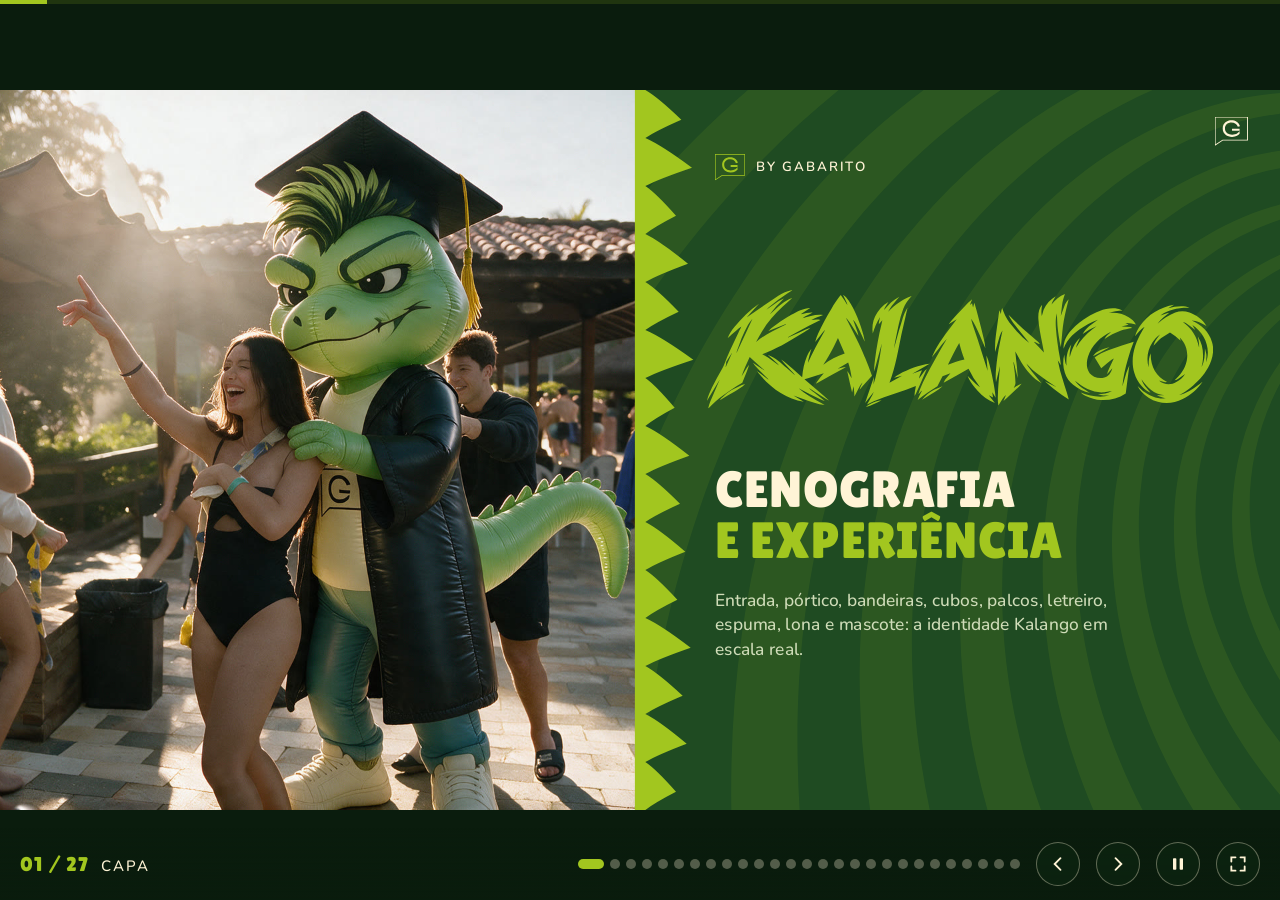
==== cenografia-kalango/index.html @ 305d6d4d "Adiciona a apresentação de cenografia do Kalango em /cenografia-kalango Co-Authored-By: Claude Opus " ====
<!doctype html>
<html lang="pt-BR">
<head>
<meta charset="utf-8">
<meta name="viewport" content="width=device-width, initial-scale=1, viewport-fit=cover">
<meta name="description" content="Cenografia, identidade e experiência do evento Kalango: entrada, pórtico inflável, bandeiras, palcos, letreiro, banho de espuma, lona e mascote. Por Gabarito.">
<meta property="og:type" content="website">
<meta property="og:site_name" content="Matheus Ribeiro · Portfólio">
<meta property="og:title" content="Kalango · Cenografia e experiência">
<meta property="og:description" content="Entrada, pórtico inflável, bandeiras, palcos, letreiro, banho de espuma, lona e mascote: a identidade Kalango em escala real.">
<meta property="og:url" content="https://matheusribeirodesigner.github.io/cenografia-kalango/">
<meta property="og:image" content="https://matheusribeirodesigner.github.io/cenografia-kalango/og.jpg">
<meta property="og:image:width" content="1200">
<meta property="og:image:height" content="630">
<meta property="og:locale" content="pt_BR">
<meta name="twitter:card" content="summary_large_image">
<meta name="twitter:image" content="https://matheusribeirodesigner.github.io/cenografia-kalango/og.jpg">
<link rel="icon" href="assets/svg/gabarito-selo.svg" type="image/svg+xml">
<style>*,*::before,*::after{box-sizing:border-box}img{max-width:100%}[hidden]{display:none!important}</style>
<title>Kalango Cenografia</title>

<link rel="preconnect" href="https://fonts.googleapis.com">
<link rel="stylesheet" href="https://fonts.googleapis.com/css2?family=Lilita+One&family=Nunito:wght@400;500;600;700;800&display=swap">
<style>
/* Layout: palco fixo 1920×1080 escalado para a tela; cada cena é uma composição editorial própria sobre verde-mata ou creme */
:root {
  --mata: #1F4B22; --mata-esc: #0E2612; --mata-fundo: #0A1C0D; --lima: #A2C61F; --creme: #FFF4D6;
  --mag: #E83B87; --indigo: #564495; --tinta: #14321A; --texto-esc: #3E5A40; --texto-claro: #CFDCB8;
  --display: 'Lilita One', 'Trebuchet MS', sans-serif;
  --corpo: 'Nunito', 'Trebuchet MS', Arial, sans-serif;
  color-scheme: dark;
}
html, body { height: 100%; }
body { margin: 0; background: var(--mata-fundo); color: var(--creme); font-family: var(--corpo); overflow: hidden;
  padding-left: max(0px, env(safe-area-inset-left, 0px)); padding-right: max(0px, env(safe-area-inset-right, 0px)); }
.palco { position: fixed; inset: 0; display: grid; place-items: center; overflow: hidden; }
.deck { position: absolute; left: 50%; top: 50%; width: 1920px; height: 1080px; transform-origin: 0 0; overflow: hidden; background: var(--mata-esc); }
.slide { position: absolute; inset: 0; opacity: 0; visibility: hidden; transition: opacity .55s ease, visibility 0s linear .55s; overflow: hidden; }
.slide.on { opacity: 1; visibility: visible; transition: opacity .55s ease; z-index: 2; }
.slide img, .slide video { display: block; max-width: none; }
.claro { background: var(--creme); color: var(--tinta); }
.escuro { background: var(--mata-esc); color: var(--creme); }
.mata { background: var(--mata); color: var(--creme); }
.abs { position: absolute; }

/* tipografia */
.olho { font: 700 24px/1 var(--corpo); letter-spacing: .16em; text-transform: uppercase; margin: 0; }
.tit { font-family: var(--display); font-weight: 400; text-transform: uppercase; line-height: 1; letter-spacing: .005em; margin: 0; text-wrap: balance; }
.t1 { font-size: 124px; } .t2 { font-size: 88px; } .t3 { font-size: 66px; } .t4 { font-size: 44px; }
.txt { font-size: 28px; line-height: 1.42; margin: 0; max-width: 640px; }
.leg { font: 500 22px/1.35 var(--corpo); margin: 0; letter-spacing: .01em; }
.lima-t { color: var(--lima); } .mag-t { color: var(--mag); } .creme-t { color: var(--creme); }
.pill { display: inline-block; font: 700 20px/1 var(--corpo); letter-spacing: .14em; text-transform: uppercase; padding: 12px 18px; border-radius: 99px; }

/* materialidade */
.mat { display: grid; gap: 0; }
.mat h4 { font: 700 22px/1 var(--corpo); letter-spacing: .16em; text-transform: uppercase; margin: 0 0 18px; }
.mat ul { list-style: none; margin: 0; padding: 0; display: grid; gap: 12px; }
.mat li { font-size: 24px; line-height: 1.35; padding-left: 26px; position: relative; }
.mat li.sem::before { display: none; }
.mat li::before { content: ""; position: absolute; left: 0; top: 11px; width: 12px; height: 12px; background: currentColor; clip-path: polygon(50% 0, 100% 100%, 0 100%); opacity: .8; }
.nota { font: 500 21px/1.4 var(--corpo); margin: 18px 0 0; opacity: .78; max-width: 640px; }

/* sistema de motion: só anima na cena ativa */
[data-a] { opacity: 0; }
.slide.on [data-a] { animation: .95s cubic-bezier(.2,.75,.15,1) var(--d, 0s) both; }
.slide.on [data-a="up"] { animation-name: a-up; }
.slide.on [data-a="fade"] { animation-name: a-fade; }
.slide.on [data-a="clip"] { animation-name: a-clip; animation-duration: 1.1s; }
.slide.on [data-a="clipup"] { animation-name: a-clipup; animation-duration: 1.2s; }
.slide.on [data-a="zoom"] { animation-name: a-zoom; animation-duration: 1.4s; }
.slide.on [data-a="espinho"] { animation-name: a-espinho; animation-duration: 1.3s; }
.slide.on [data-a="plano"] { animation-name: a-plano; animation-duration: .8s; }
@keyframes a-up { from { opacity: 0; transform: translateY(46px); } to { opacity: 1; transform: none; } }
@keyframes a-fade { from { opacity: 0; } to { opacity: 1; } }
@keyframes a-clip { from { opacity: 1; clip-path: inset(0 100% 0 0); } to { opacity: 1; clip-path: inset(0 0 0 0); } }
@keyframes a-clipup { from { opacity: 1; clip-path: inset(100% 0 0 0); } to { opacity: 1; clip-path: inset(0 0 0 0); } }
@keyframes a-zoom { from { opacity: 0; transform: scale(.94) translateY(24px); } to { opacity: 1; transform: none; } }
@keyframes a-espinho {
  from { opacity: 1; clip-path: polygon(0 100%, 10% 100%, 20% 100%, 30% 100%, 40% 100%, 50% 100%, 60% 100%, 70% 100%, 80% 100%, 90% 100%, 100% 100%, 100% 100%, 0 100%); }
  55% { opacity: 1; clip-path: polygon(0 40%, 10% 25%, 20% 42%, 30% 22%, 40% 40%, 50% 18%, 60% 40%, 70% 22%, 80% 42%, 90% 25%, 100% 40%, 100% 100%, 0 100%); }
  to { opacity: 1; clip-path: polygon(0 0, 10% -8%, 20% 0, 30% -8%, 40% 0, 50% -8%, 60% 0, 70% -8%, 80% 0, 90% -8%, 100% 0, 100% 100%, 0 100%); }
}
@keyframes a-plano { from { opacity: 0; transform: translateY(-40px); filter: drop-shadow(0 0 0 rgba(0,0,0,0)); } to { opacity: 1; transform: none; filter: drop-shadow(0 22px 26px rgba(0,0,0,.45)); } }
.slide.on .kb { animation: kb 18s ease-in-out infinite alternate; }
@keyframes kb { from { transform: scale(1.08) translateX(2%); } to { transform: scale(1.08) translateX(-2%); } }
body.pausado .slide *, body.pausado .slide *::before { animation-play-state: paused !important; }
body.reduz .slide.on [data-a] { animation-duration: .01s !important; animation-delay: 0s !important; }
body.reduz .slide.on .kb { animation: none; transform: scale(1.04); }

/* controles */
.ctrl { position: fixed; z-index: 20; left: 0; right: 0; bottom: 0; display: flex; align-items: center; gap: 16px;
  padding: 14px max(20px, env(safe-area-inset-right, 0px)) calc(14px + env(safe-area-inset-bottom, 0px)) max(20px, env(safe-area-inset-left, 0px));
  background: linear-gradient(to top, rgba(10,28,13,.82), rgba(10,28,13,0)); transition: opacity .4s; }
.ctrl.quieto { opacity: 0; } .ctrl:hover, .ctrl:focus-within { opacity: 1; }
.cap { display: flex; align-items: baseline; gap: 12px; min-width: 0; flex: 1; color: var(--creme); }
.cap b { font: 400 20px/1 var(--display); letter-spacing: .06em; color: var(--lima); font-variant-numeric: tabular-nums; }
.cap span { font: 500 15px/1.2 var(--corpo); letter-spacing: .12em; text-transform: uppercase; white-space: nowrap; overflow: hidden; text-overflow: ellipsis; }
.btn { appearance: none; border: 1px solid rgba(255,244,214,.35); background: rgba(14,38,18,.7); color: var(--creme); width: 44px; height: 44px; border-radius: 50%;
  display: grid; place-items: center; cursor: pointer; padding: 0; transition: background .2s, border-color .2s; }
.btn:hover { background: var(--mata); border-color: var(--lima); }
.btn:focus-visible, .deck button:focus-visible { outline: 3px solid var(--lima); outline-offset: 3px; }
.btn svg { width: 20px; height: 20px; }
.prog { position: fixed; z-index: 21; top: env(safe-area-inset-top, 0px); left: 0; right: 0; height: 4px; background: rgba(162,198,31,.15); }
.prog i { display: block; height: 100%; width: 0; background: var(--lima); transition: width .5s cubic-bezier(.2,.75,.15,1); }
.dots { display: flex; gap: 6px; }
.dots button { width: 10px; height: 10px; border-radius: 50%; border: 0; padding: 0; background: rgba(255,244,214,.3); cursor: pointer; }
.dots button.on { background: var(--lima); width: 26px; border-radius: 6px; }
@media (max-width: 720px) { .dots { display: none; } .cap span { display: none; } }

/* formas oficiais (SVG do Illustrator) recoloridas por máscara */
.forma { position: absolute; background: var(--c, var(--lima)); -webkit-mask: var(--m) center / contain no-repeat; mask: var(--m) center / contain no-repeat; }
.forma.trama { -webkit-mask-size: var(--ms, 260px); mask-size: var(--ms, 260px); -webkit-mask-repeat: repeat; mask-repeat: repeat; -webkit-mask-position: 0 0; mask-position: 0 0; }
.slide.on .lento { animation: girolento 90s linear infinite; }
@keyframes girolento { to { transform: rotate(360deg); } }
.slide.on { animation: entra .75s cubic-bezier(.2,.75,.15,1) both; }
@keyframes entra { from { transform: translateX(var(--de, 0px)); } to { transform: none; } }
body.reduz .slide.on { animation: none; }
.assina { position: absolute; display: flex; align-items: center; gap: 16px; font: 600 20px/1 var(--corpo); letter-spacing: .14em; text-transform: uppercase; }
#carrega { position: fixed; inset: 0; z-index: 40; display: grid; place-items: center; background: var(--mata-fundo); transition: opacity .6s ease, visibility 0s linear .6s; }
#carrega.ok { opacity: 0; visibility: hidden; }
#carrega div { display: grid; gap: 18px; justify-items: center; }
#carrega img { width: min(320px, 60vw); }
#carrega i { display: block; width: min(220px, 40vw); height: 3px; background: rgba(162,198,31,.2); overflow: hidden; border-radius: 2px; }
#carrega i::after { content: ""; display: block; height: 100%; width: 40%; background: var(--lima); animation: barra 1.1s ease-in-out infinite; }
@keyframes barra { from { transform: translateX(-100%); } to { transform: translateX(260%); } }
body.semcursor, body.semcursor * { cursor: none !important; }
.girar { display: none; position: fixed; z-index: 15; left: 0; right: 0; top: calc(18px + env(safe-area-inset-top, 0px)); text-align: center; font: 600 15px/1.3 var(--corpo); letter-spacing: .12em; text-transform: uppercase; color: var(--lima); padding: 0 24px; }
@media (orientation: portrait) and (max-width: 820px) { .girar { display: block; } }

/* marca d'água Gabarito */
.marca-g { position: absolute; z-index: 6; right: 48px; top: 40px; width: 50px; height: 44px; background: var(--creme); pointer-events: none;
  -webkit-mask: url(assets/svg/gabarito-selo.svg) center / contain no-repeat; mask: url(assets/svg/gabarito-selo.svg) center / contain no-repeat; transition: background .4s; }
.deck[data-tom="claro"] .marca-g { background: var(--mata); }

/* foto inteira com fundo ampliado da própria foto */
.foto-ampla-x { position: absolute; overflow: hidden; background: var(--mata-esc); }
.foto-ampla .fundo { position: absolute; inset: -60px; width: calc(100% + 120px); height: calc(100% + 120px); object-fit: cover; filter: blur(30px) brightness(.62) saturate(1.1); }
.foto-ampla .inteira { position: absolute; left: 0; top: 50%; width: 100%; height: auto; transform: translateY(-50%); box-shadow: 0 30px 60px rgba(6,20,8,.45); }

/* capa */
.faixa { position: absolute; bottom: 0; width: 214px; overflow: hidden; }
.faixa img { width: 100%; height: 100%; object-fit: cover; }
.sombra-chao { position: absolute; border-radius: 50%; background: radial-gradient(closest-side, rgba(0,0,0,.55), rgba(0,0,0,0)); }

/* percurso */
.ponto { position: absolute; display: grid; gap: 14px; }
.ponto .f { overflow: hidden; }
.ponto img { width: 100%; height: 100%; object-fit: cover; }
.ponto .leg b { display: block; font: 400 28px/1 var(--display); letter-spacing: .04em; text-transform: uppercase; color: var(--creme); margin-bottom: 4px; }

/* piscina */
.dn { position: absolute; inset: 0; }
.dn img { position: absolute; inset: 0; width: 100%; height: 100%; object-fit: cover; transition: opacity 1.6s ease; }
.dn .noite { opacity: 0; }
.dn.noite-on .noite { opacity: 1; }
.seletor { display: inline-flex; background: rgba(10,28,13,.72); border: 1px solid rgba(255,244,214,.3); border-radius: 99px; padding: 6px; gap: 4px; }
.seletor button { appearance: none; border: 0; background: transparent; color: var(--creme); font: 700 20px/1 var(--corpo); letter-spacing: .14em; text-transform: uppercase; padding: 14px 24px; border-radius: 99px; cursor: pointer; transition: background .3s, color .3s; }
.seletor button.on { background: var(--lima); color: var(--tinta); }

/* mascote 3D */
.vit { position: absolute; }
.vit video { position: absolute; inset: 0; width: 100%; height: 100%; object-fit: contain; transition: opacity .6s ease; }
.vit video.fora { opacity: 0; }
.vit .falha { position: absolute; inset: 0; display: none; place-items: center; }
.vit.erro .falha { display: grid; } .vit.erro video { display: none; }
.anel { position: absolute; border-radius: 50%; border: 2px solid rgba(162,198,31,.5); }
.slide.on .giro { animation: giro 4s linear infinite; }
@keyframes giro { to { transform: rotate(360deg); } }
.slide.on .orbita { animation: orbita 4s linear infinite; }
@keyframes orbita { from { stroke-dashoffset: 0; } to { stroke-dashoffset: -1000; } }
.skin { appearance: none; display: flex; align-items: center; gap: 18px; width: 100%; text-align: left; padding: 18px 22px; border-radius: 14px; cursor: pointer;
  border: 2px solid rgba(255,244,214,.18); background: rgba(255,244,214,.04); color: var(--creme); font: 600 26px/1.1 var(--corpo); transition: border-color .3s, background .3s; }
.skin i { width: 44px; height: 44px; border-radius: 10px; flex: none; }
.skin small { display: block; font: 500 19px/1.3 var(--corpo); opacity: .7; margin-top: 4px; letter-spacing: .02em; }
.skin.on { border-color: var(--lima); background: rgba(162,198,31,.12); }

/* camisetas */
.troca { position: absolute; overflow: hidden; }
.troca img { position: absolute; inset: 0; width: 100%; height: 100%; object-fit: cover; transition: opacity 1s ease, transform 1.1s cubic-bezier(.2,.75,.15,1); }
.troca .b { opacity: 0; transform: translateX(6%); }
.troca.recorte { overflow: visible; } .troca.recorte img { object-fit: contain; object-position: 50% 0; filter: drop-shadow(0 30px 40px rgba(6,20,8,.5)); }
.roxo-on .troca .a { opacity: 0; transform: translateX(-6%); }
.roxo-on .troca .b { opacity: 1; transform: none; }
.chip { appearance: none; border: 0; background: transparent; cursor: pointer; display: grid; gap: 10px; text-align: left; color: var(--creme); padding: 0; }
.chip span { font: 400 42px/1 var(--display); letter-spacing: .06em; text-transform: uppercase; opacity: .45; transition: opacity .4s; }
.chip em { display: block; width: 280px; height: 6px; background: rgba(255,244,214,.2); border-radius: 3px; overflow: hidden; }
.chip em b { display: block; height: 100%; width: 0; background: var(--lima); }
.chip.on span { opacity: 1; }
.chip.on em b { animation: carga 3s linear forwards; }
body.pausado .chip.on em b { animation-play-state: paused; }
@keyframes carga { to { width: 100%; } }

/* materialidade */
.tab { position: absolute; display: grid; grid-template-columns: 210px 300px 1fr 1fr 1fr 1fr; column-gap: 28px; }
.tab > div { padding: 14px 0; border-top: 2px solid rgba(20,50,26,.16); font-size: 22px; line-height: 1.38; }
.tab .h { font: 700 18px/1.2 var(--corpo); letter-spacing: .16em; text-transform: uppercase; color: var(--texto-esc); border-top: 0; padding-top: 0; }
.tab .fam { font: 400 26px/1.05 var(--display); text-transform: uppercase; letter-spacing: .02em; }
.tab .th { height: 78px; overflow: hidden; border-radius: 4px; }
.tab .th img { width: 100%; height: 100%; object-fit: cover; }

/* mosaico */
.mos { position: absolute; overflow: hidden; }
.mos img { width: 100%; height: 100%; object-fit: cover; }
.mos p { position: absolute; left: 20px; bottom: 16px; margin: 0; font: 700 20px/1 var(--corpo); letter-spacing: .14em; text-transform: uppercase; color: var(--creme); text-shadow: 0 2px 14px rgba(0,0,0,.6); }
</style>
</head>
<body>
<div id="carrega" role="status" aria-label="Carregando a apresentação"><div><span class="forma" role="img" aria-label="KALANGO" style="position:relative;display:block;width:300px;height:70px;--m:url(assets/svg/kalango-logotipo.svg);--c:var(--lima)"></span><i></i></div></div>
<div class="prog" aria-hidden="true"><i id="prog"></i></div>
<p class="girar">Gire o celular para ver em tela cheia · toque para avançar</p>
<main class="palco" id="palco">
<div class="deck" id="deck" role="region" aria-roledescription="apresentação" aria-label="Kalango — cenografia, identidade e experiência">

<!-- 01 CAPA -->
<section class="slide mata" data-cap="Capa" aria-label="Capa">
  <div class="abs" aria-hidden="true" style="left:960px;top:0;width:960px;height:1080px;overflow:hidden"><img class="lento" style="position:absolute;left:-500px;top:-1260px;width:3400px;height:3400px;max-width:none" src="assets/svg/espiral-capa.svg" alt=""></div>
  <div class="abs" data-a="clip" style="--d:.05s;left:0;top:0;width:960px;height:1080px;overflow:hidden"><img style="width:100%;height:100%;object-fit:cover;object-position:57% 40%" src="assets/foto-bege.jpg" alt="Fantasia do Kalango dançando com o público na área da piscina"></div>
  <svg class="abs" data-a="clipup" aria-hidden="true" style="--d:.35s;left:952px;top:0" width="100" height="1080" viewBox="0 0 100 1080"><path d="M0 0 H16 L16 0 Q 34.9 10.8 70 44.64 Q 32.2 61.2 16 72 L16 72 Q 40.5 82.8 86 116.64 Q 37 133.2 16 144 L16 144 Q 32.1 154.8 62 188.64 Q 29.8 205.2 16 216 L16 216 Q 38.4 226.8 80 260.64 Q 35.2 277.2 16 288 L16 288 Q 33.5 298.8 66 332.64 Q 31 349.2 16 360 L16 360 Q 41.2 370.8 88 404.64 Q 37.6 421.2 16 432 L16 432 Q 31.4 442.8 60 476.64 Q 29.2 493.2 16 504 L16 504 Q 39.1 514.8 82 548.64 Q 35.8 565.2 16 576 L16 576 Q 34.2 586.8 68 620.64 Q 31.6 637.2 16 648 L16 648 Q 37 658.8 76 692.64 Q 34 709.2 16 720 L16 720 Q 32.8 730.8 64 764.64 Q 30.4 781.2 16 792 L16 792 Q 39.8 802.8 84 836.64 Q 36.4 853.2 16 864 L16 864 Q 35.6 874.8 72 908.64 Q 32.8 925.2 16 936 L16 936 Q 37.7 946.8 78 980.64 Q 34.6 997.2 16 1008 L16 1008 Q 32.1 1018.8 62 1052.64 Q 29.8 1069.2 16 1080 L16 1080 H0 Z" fill="#A2C61F"/></svg>
  <div class="assina" data-a="fade" style="--d:.5s;left:1072px;top:96px;color:var(--creme)"><span class="forma" style="position:relative;display:block;width:46px;height:40px;--m:url(assets/svg/gabarito-selo.svg);--c:var(--lima)"></span>by Gabarito</div>
  <div class="forma" data-a="clip" role="img" aria-label="KALANGO" style="--d:.3s;left:1060px;top:300px;width:760px;height:178px;--m:url(assets/svg/kalango-logotipo.svg);--c:var(--lima)"></div>
  <h1 class="tit abs creme-t" data-a="up" style="--d:.5s;left:1072px;top:560px;width:760px;font-size:77px">Cenografia<br><span class="lima-t">e experiência</span></h1>
  <p class="abs" data-a="up" style="--d:.7s;left:1072px;top:748px;width:640px;margin:0;font:500 26px/1.4 var(--corpo);color:var(--texto-claro)">Entrada, pórtico, bandeiras, cubos, palcos, letreiro, espuma, lona e mascote: a identidade Kalango em escala real.</p>
</section>

<!-- 02 UNIVERSO -->
<section class="slide claro" data-cap="O universo Kalango" aria-label="O universo Kalango">
  <p class="olho abs" data-a="up" style="--d:.1s;left:128px;top:128px;color:var(--mag)">01 · Identidade</p>
  <h2 class="tit t2 abs" data-a="up" style="--d:.2s;left:128px;top:180px;width:820px">Uma marca feita para ocupar o espaço.</h2>
  <p class="txt abs" data-a="up" style="--d:.35s;left:128px;top:560px;width:640px;color:var(--texto-esc)">Lettering com traço de pincel, mascote com atitude e padrões que se repetem. O mesmo vocabulário vai do papel para as estruturas, as bandeiras, os materiais e os produtos.</p>
  <div class="abs" data-a="clip" style="--d:.5s;left:128px;top:790px;width:760px;display:grid;grid-template-columns:repeat(5,1fr);gap:10px">
    <div style="height:110px;background:#1F4B22"></div><div style="height:110px;background:#A2C61F"></div><div style="height:110px;background:#FFF4D6;outline:2px solid rgba(20,50,26,.18);outline-offset:-2px"></div><div style="height:110px;background:#E83B87"></div><div style="height:110px;background:#564495"></div>
    <p class="leg">Verde-mata<br>#1F4B22</p><p class="leg">Verde-lima<br>#A2C61F</p><p class="leg">Creme<br>#FFF4D6</p><p class="leg">Magenta<br>#E83B87</p><p class="leg">Índigo<br>#564495</p>
  </div>
  <img class="abs" data-a="zoom" style="--d:.3s;left:1010px;top:96px;width:236px;height:354px;object-fit:cover;transform:rotate(-4deg)" src="assets/padrao_00.webp" alt="Padrão oficial com o lettering repetido em verde-lima">
  <img class="abs" data-a="zoom" style="--d:.4s;left:1262px;top:150px;width:236px;height:354px;object-fit:cover" src="assets/padrao_05.webp" alt="Padrão oficial com cabeças do Kalango em verde-mata">
  <img class="abs" data-a="zoom" style="--d:.5s;left:1010px;top:470px;width:236px;height:354px;object-fit:cover" src="assets/padrao_10.webp" alt="Padrão oficial de sinuosidades em magenta">
  <img class="abs" data-a="zoom" style="--d:.6s;left:1262px;top:524px;width:236px;height:354px;object-fit:cover;transform:rotate(3deg)" src="assets/padrao_15.webp" alt="Padrão oficial KA LAN GO em índigo">
  <img class="abs" data-a="up" style="--d:.65s;left:1430px;top:150px;width:470px;filter:drop-shadow(0 20px 30px rgba(20,50,26,.3))" src="assets/mascote-ilustra.webp" alt="Ilustração oficial do mascote Kalango de capelo e beca">
  <img class="abs" data-a="clip" style="--d:.85s;left:1010px;top:900px;width:780px;height:84px;object-fit:cover;object-position:0 0" src="assets/pulseiras.webp" alt="Pulseira oficial Kalango em verde-lima">
  <p class="leg abs" data-a="fade" style="--d:1s;left:1010px;top:996px;color:var(--texto-esc)">Pulseira de acesso: a marca chega ao pulso do público</p></section>

<!-- 03 EXPERIÊNCIA NO ESPAÇO -->
<section class="slide escuro" data-cap="A experiência no espaço" aria-label="A experiência no espaço">
  <p class="olho lima-t abs" data-a="up" style="--d:.1s;left:128px;top:96px">02 · Experiência</p>
  <h2 class="tit t2 abs" data-a="up" style="--d:.2s;left:128px;top:140px;width:1000px;font-size:80px">A marca toma o sítio inteiro.</h2>
  <div class="ponto" data-a="up" style="--d:0.35s;left:128px;top:330px;width:392px"><div class="f" style="height:220px;border-top:4px solid var(--lima)"><img src="assets/entrada.jpg" alt="Entrada Kalango" style="object-position:50% 50%"></div><p class="leg" style="color:var(--texto-claro)"><b>Entrada Kalango</b>Portal de acesso ao evento</p></div>
  <div class="ponto" data-a="up" style="--d:0.42s;left:552px;top:330px;width:392px"><div class="f" style="height:220px;border-top:4px solid var(--lima)"><img src="assets/bandeiras.jpg" alt="Bandeiras" style="object-position:40% 50%"></div><p class="leg" style="color:var(--texto-claro)"><b>Bandeiras</b>Corredor que conduz o público</p></div>
  <div class="ponto" data-a="up" style="--d:0.49s;left:976px;top:330px;width:392px"><div class="f" style="height:220px;border-top:4px solid var(--lima)"><img src="assets/portico-foto.jpg" alt="Pórtico inflável" style="object-position:50% 40%"></div><p class="leg" style="color:var(--texto-claro)"><b>Pórtico inflável</b>Chegada à área da piscina</p></div>
  <div class="ponto" data-a="up" style="--d:0.56s;left:1400px;top:330px;width:392px"><div class="f" style="height:220px;border-top:4px solid var(--lima)"><img src="assets/piscina-noite.jpg" alt="Letreiro" style="object-position:58% 50%"></div><p class="leg" style="color:var(--texto-claro)"><b>Letreiro</b>Cascata da piscina, dia e noite</p></div>
  <div class="ponto" data-a="up" style="--d:0.63s;left:128px;top:664px;width:392px"><div class="f" style="height:220px;border-top:4px solid var(--lima)"><img src="assets/palco.jpg" alt="Palco" style="object-position:50% 45%"></div><p class="leg" style="color:var(--texto-claro)"><b>Palco</b>Pavilhão ao ar livre</p></div>
  <div class="ponto" data-a="up" style="--d:0.7s;left:552px;top:664px;width:392px"><div class="f" style="height:220px;border-top:4px solid var(--lima)"><img src="assets/palco-interno.jpg" alt="Palco na tenda" style="object-position:42% 45%"></div><p class="leg" style="color:var(--texto-claro)"><b>Palco na tenda</b>Mesma arte, palco coberto</p></div>
  <div class="ponto" data-a="up" style="--d:0.77s;left:976px;top:664px;width:392px"><div class="f" style="height:220px;border-top:4px solid var(--lima)"><img src="assets/espuma.jpg" alt="Banho de espuma" style="object-position:40% 40%"></div><p class="leg" style="color:var(--texto-claro)"><b>Banho de espuma</b>Letreiro e lona na parede</p></div>
  <div class="ponto" data-a="up" style="--d:0.84s;left:1400px;top:664px;width:392px"><div class="f" style="height:220px;border-top:4px solid var(--lima)"><img src="assets/lona.jpg" alt="Lona de escorregar" style="object-position:60% 60%"></div><p class="leg" style="color:var(--texto-claro)"><b>Lona de escorregar</b>Lona estampada e bandeiras no gramado</p></div>
  <p class="leg abs" data-a="fade" style="--d:1s;left:128px;top:992px;width:1400px;color:var(--lima)">Pontos já propostos. Novas ambientações entram nas próximas etapas.</p>
</section>

<!-- ENTRADA KALANGO -->
<section class="slide claro" data-cap="Entrada Kalango" aria-label="Entrada Kalango">
  <div class="abs" data-a="espinho" style="--d:.05s;left:0;top:0;width:1120px;height:1080px;overflow:hidden"><img style="width:100%;height:100%;object-fit:cover;object-position:42% 50%" src="assets/entrada.jpg" alt="Entrada Kalango: portal de painéis recortados em folhas com o logotipo e o mascote no caminho de acesso"></div>
  <p class="olho abs" data-a="up" style="--d:.3s;left:1220px;top:110px;color:var(--mag)">03 · Entrada Kalango</p>
  <h2 class="tit t3 abs" data-a="up" style="--d:.4s;left:1220px;top:160px;width:600px">A entrada já anuncia a festa.</h2>
  <p class="txt abs" data-a="up" style="--d:.5s;left:1220px;top:330px;width:590px;font-size:25px;color:var(--texto-esc)">Painéis recortados em folhas, com o logotipo e o mascote, formam o portal de acesso ao evento e dão o tom antes de qualquer outra aplicação.</p>
  <figure class="abs" data-a="zoom" style="--d:.65s;left:1220px;top:520px;width:600px;margin:0"><img style="width:480px" src="assets/entrada-arte.webp" alt="Vetor de produção dos painéis da Entrada Kalango"><figcaption class="leg" style="margin-top:10px;color:var(--texto-esc)"><b style="color:var(--mag)">Vetor de produção</b> · painéis da entrada</figcaption></figure>
  <div class="abs mat" data-a="up" style="--d:.8s;left:1220px;top:850px;width:600px;color:var(--tinta)">
    <ul style="grid-template-columns:1fr 1fr;column-gap:22px;gap:6px 22px"><li style="font-size:21px">Painéis em MDF ou PVC recortados</li><li style="font-size:21px">Vinil impresso fosco</li><li style="font-size:21px">Base e estrutura de apoio</li><li style="font-size:21px">Fixação a validar no local</li></ul>
  </div>
</section>

<section class="slide escuro" data-cap="Entrada Kalango · foto" aria-label="Entrada Kalango, foto completa">
  <img class="abs" data-a="fade" style="--d:.05s;left:0;top:0;width:1920px;height:1080px;object-fit:cover" src="assets/entrada.jpg" alt="Entrada Kalango: portal de painéis recortados em folhas com o logotipo e o mascote no caminho de acesso">
  <div class="abs" style="left:0;bottom:0;width:1920px;height:220px;background:linear-gradient(to top, rgba(10,28,13,.75), rgba(10,28,13,0))"></div>
  <p class="olho abs" data-a="up" style="--d:.3s;left:96px;top:968px;color:var(--creme)">Entrada Kalango</p>
</section>

<!-- 05 BANDEIRAS -->
<section class="slide escuro" data-cap="Bandeiras aéreas" aria-label="Bandeiras aéreas">
  <div class="abs" style="inset:0;overflow:hidden"><img style="width:100%;height:100%;object-fit:cover" src="assets/bandeiras.jpg" alt="Corredor de bandeiras aéreas com as estampas oficiais Kalango, presas em postes e cabos"></div>
  <div class="abs" style="inset:0;background:linear-gradient(to top, rgba(10,28,13,.88) 0%, rgba(10,28,13,0) 42%), linear-gradient(90deg, rgba(10,28,13,.94) 0%, rgba(10,28,13,.82) 38%, rgba(10,28,13,.35) 58%, rgba(10,28,13,0) 72%)"></div>
  <p class="olho lima-t abs" data-a="up" style="--d:.15s;left:128px;top:128px">04 · Bandeiras aéreas</p>
  <h2 class="tit t2 abs" data-a="up" style="--d:.25s;left:128px;top:180px;width:900px;font-size:77px">Um corredor que<br>puxa o público.</h2>
  <p class="txt abs" data-a="up" style="--d:.4s;left:128px;top:400px;width:600px;color:var(--texto-claro)">A repetição das estampas cria ritmo e profundidade. As bandeiras ligam a entrada ao resto do evento e mantêm a marca no campo de visão o tempo todo.</p>
  <div class="abs" data-a="clip" style="--d:.6s;left:128px;top:600px;display:flex;gap:10px">
    <img style="width:66px;height:100px;object-fit:cover" src="assets/padrao_00.webp" alt=""><img style="width:66px;height:100px;object-fit:cover" src="assets/padrao_05.webp" alt=""><img style="width:66px;height:100px;object-fit:cover" src="assets/padrao_10.webp" alt=""><img style="width:66px;height:100px;object-fit:cover" src="assets/padrao_15.webp" alt=""><img style="width:66px;height:100px;object-fit:cover" src="assets/padrao_16.webp" alt=""><img style="width:66px;height:100px;object-fit:cover" src="assets/padrao_03.webp" alt=""><img style="width:66px;height:100px;object-fit:cover" src="assets/padrao_09.webp" alt="">
  </div>
  <p class="leg abs" data-a="fade" style="--d:.75s;left:128px;top:714px;color:var(--texto-claro)"><b class="lima-t">Vetores</b> · estampas oficiais das bandeiras</p>
  <div class="abs mat" data-a="up" style="--d:.85s;left:128px;top:772px;width:760px">
    <ul style="grid-template-columns:1fr 1fr;column-gap:24px;color:var(--creme)"><li>Tecido de poliéster para impressão</li><li>Bainhas e bordas acabadas</li><li>Postes metálicos e cabos tensionados</li><li>Artes oficiais impressas</li></ul>
    <p class="nota" style="color:var(--texto-claro)">Estrutura e fixação a validar nas condições reais do local antes da fabricação.</p>
  </div>
</section>

<!-- 06 CUBOS -->
<section class="slide claro" data-cap="Cubos e elementos gráficos" aria-label="Cubos e elementos gráficos">
  <div class="abs" data-a="clip" style="--d:.1s;left:128px;top:128px;width:980px;height:700px;overflow:hidden"><img style="width:100%;height:100%;object-fit:cover" src="assets/cubos-crop.jpg" alt="Detalhe dos cubos estampados empilhados no corredor de bandeiras"></div>
  <p class="leg abs" data-a="fade" style="--d:.5s;left:128px;top:846px;color:var(--texto-esc)">Detalhe da visualização do corredor de bandeiras · <b style="color:var(--mag)">vetores das faces</b> ao lado</p>
  <p class="pill abs" data-a="up" style="--d:.3s;left:1200px;top:128px;background:var(--mag);color:var(--creme)">Conceito em desenvolvimento</p>
  <h2 class="tit t3 abs" data-a="up" style="--d:.4s;left:1200px;top:200px;width:600px">Volumes que carregam a estampa.</h2>
  <p class="txt abs" data-a="up" style="--d:.5s;left:1200px;top:440px;width:590px;font-size:26px;color:var(--texto-esc)">Módulos independentes, com uma estampa oficial em cada face. Apoiam a cenografia em pontos específicos e podem ser combinados conforme o espaço.</p>
  <div class="abs" data-a="up" style="--d:.6s;left:1200px;top:640px;display:flex;gap:12px">
    <img style="width:104px;height:104px;object-fit:cover" src="assets/padrao_18.webp" alt="Face com G em espiral magenta"><img style="width:104px;height:104px;object-fit:cover" src="assets/padrao_15.webp" alt="Face KA LAN GO índigo"><img style="width:104px;height:104px;object-fit:cover" src="assets/padrao_08.webp" alt="Face com sinuosidades verde-lima"><img style="width:104px;height:104px;object-fit:cover;object-position:50% 0" src="assets/padrao_01.webp" alt="Face com lettering repetido em verde-mata">
  </div>
  <div class="abs mat" data-a="up" style="--d:.75s;left:1200px;top:790px;width:600px;color:var(--tinta)">
    <h4 style="color:var(--mag)">Materialidade proposta</h4>
    <ul style="grid-template-columns:1fr 1fr;column-gap:24px"><li>Estrutura rígida em MDF ou painel cenográfico</li><li>Vinil impresso fosco</li><li>Bordas finalizadas</li><li>Artes aplicadas em faces planas</li></ul>
  </div>
</section>

<!-- 04 PÓRTICO INFLÁVEL -->
<section class="slide claro" data-cap="Pórtico inflável" aria-label="Pórtico inflável">
  <div class="abs" data-a="espinho" style="--d:.05s;left:0;top:0;width:1120px;height:1080px;overflow:hidden"><img style="width:100%;height:100%;object-fit:cover;object-position:46% 50%" src="assets/portico-foto.jpg" alt="Pórtico inflável Kalango na entrada da área da piscina, com o público passando por baixo"></div>
  <p class="olho abs" data-a="up" style="--d:.3s;left:1220px;top:128px;color:var(--mag)">05 · Pórtico inflável</p>
  <h2 class="tit t3 abs" data-a="up" style="--d:.4s;left:1220px;top:180px;width:600px">A piscina ganha um novo portal.</h2>
  <p class="txt abs" data-a="up" style="--d:.5s;left:1220px;top:340px;width:580px;font-size:26px;color:var(--texto-esc)">Silhueta própria, com espinhos, caudas e o logotipo oficial impresso no arco. Marca a entrada da área da piscina e vira foto obrigatória de quem passa.</p>
  <figure class="abs" data-a="zoom" style="--d:.65s;left:1220px;top:500px;width:600px;margin:0"><img style="width:380px" src="assets/inflavel-arte.webp" alt="Vetor de produção do pórtico inflável"><figcaption class="leg" style="margin-top:10px;color:var(--texto-esc)"><b style="color:var(--mag)">Vetor de produção</b> · arte de impressão do inflável</figcaption></figure>
  <div class="abs mat" data-a="up" style="--d:.8s;left:1220px;top:850px;width:600px;color:var(--tinta)">
    <ul style="grid-template-columns:1fr 1fr;column-gap:22px;gap:6px 22px"><li style="font-size:21px">Tecido técnico revestido (poliéster com PVC)</li><li style="font-size:21px">Impressão gráfica personalizada</li><li style="font-size:21px">Câmaras com costuras e reforços</li><li style="font-size:21px">Ancoragem própria para área externa</li></ul>
  </div>
</section>

<section class="slide escuro" data-cap="Pórtico inflável · foto" aria-label="Pórtico inflável, foto completa">
  <img class="abs" data-a="fade" style="--d:.05s;left:0;top:0;width:1920px;height:1080px;object-fit:cover" src="assets/portico-foto.jpg" alt="Pórtico inflável Kalango na entrada da área da piscina, com o público passando por baixo">
  <div class="abs" style="left:0;bottom:0;width:1920px;height:220px;background:linear-gradient(to top, rgba(10,28,13,.75), rgba(10,28,13,0))"></div>
  <p class="olho abs" data-a="up" style="--d:.3s;left:96px;top:968px;color:var(--creme)">Pórtico inflável</p>
</section>

<!-- 08 PISCINA -->
<section class="slide escuro" data-cap="Letreiro na piscina" aria-label="Letreiro na piscina">
  <div class="dn" id="dn"><img class="dia" src="assets/piscina-dia.jpg" alt="Letreiro Kalango sobre a cascata da piscina durante o dia"><img class="noite" src="assets/piscina-noite.jpg" alt="Letreiro Kalango iluminado em verde-lima à noite"></div>
  <div class="abs" style="left:0;bottom:0;width:1920px;height:560px;background:linear-gradient(to top, rgba(10,28,13,.94) 30%, rgba(10,28,13,0))"></div>
  <div class="abs" data-a="up" style="--d:.2s;right:128px;top:110px"><div class="seletor" role="group" aria-label="Período do dia"><button type="button" class="on" data-p="dia" aria-pressed="true">Dia</button><button type="button" data-p="noite" aria-pressed="false">Noite</button></div></div>
  <div class="abs" data-a="up" style="--d:.5s;left:128px;top:110px;width:500px"><div class="forma" role="img" aria-label="Vetor do logotipo KALANGO" style="position:relative;width:420px;height:99px;--m:url(assets/svg/kalango-logotipo.svg);--c:var(--creme)"></div><p class="leg" style="margin-top:12px;color:var(--creme)"><b>Vetor da letra-caixa</b> · logotipo oficial</p></div>
  <p class="olho lima-t abs" data-a="up" style="--d:.2s;left:128px;top:640px">06 · Letreiro na piscina</p>
  <h2 class="tit t3 abs" data-a="up" style="--d:.3s;left:128px;top:690px;width:820px">De dia, escultura. À noite, farol.</h2>
  <p class="txt abs" data-a="up" style="--d:.4s;left:128px;top:880px;width:760px;font-size:25px;color:var(--texto-claro)">O mesmo ponto muda ao longo do evento: o letreiro marca a cascata sob o sol e vira referência luminosa quando escurece.</p>
  <div class="abs mat" data-a="up" style="--d:.55s;left:1040px;top:690px;width:760px">
    <h4 class="lima-t">Materialidade proposta</h4>
    <ul style="grid-template-columns:1fr 1fr;column-gap:22px;gap:8px 22px"><li style="font-size:22px">Letras-caixa com desenho próprio</li><li style="font-size:22px">Faces em acrílico verde-lima</li><li style="font-size:22px">Laterais escuras para profundidade</li><li style="font-size:22px">Estrutura metálica e LED interno</li></ul>
    <p class="nota" style="color:var(--texto-claro);font-size:20px">Dimensões, alimentação elétrica, vedação e instalação a definir no projeto executivo, por se tratar de área de piscina e cascata.</p>
  </div>
</section>

<!-- 07 PALCO -->
<section class="slide escuro" data-cap="Palco Kalango" aria-label="Palco Kalango">
  <div class="abs" data-a="clip" style="--d:.05s;left:0;top:0;width:1120px;height:1080px;overflow:hidden"><img style="width:100%;height:100%;object-fit:cover;object-position:40% 50%" src="assets/palco.jpg" alt="Visualização do palco com coroa de folhas, totens laterais e frente curva com a identidade Kalango"></div>
  <p class="olho lima-t abs" data-a="up" style="--d:.2s;left:1200px;top:110px">07 · Palco</p>
  <h2 class="tit t3 abs" data-a="up" style="--d:.3s;left:1200px;top:160px;width:720px;font-size:58px">A arquitetura fica.<br>A marca veste.</h2>
  <p class="txt abs" data-a="up" style="--d:.4s;left:1200px;top:340px;width:600px;font-size:25px;color:var(--texto-claro)">Recortes em planos diferentes sobre o pavilhão existente: coroa superior, totens laterais e frente curva. As camadas criam sombra e volume.</p>
  <div class="abs" style="left:1200px;top:494px;width:600px;height:300px">
    <img class="abs" data-a="plano" style="--d:.7s;left:48px;top:0;width:510px" src="assets/palco_00.webp" alt="Plano 1: coroa superior">
    <img class="abs" data-a="plano" style="--d:1.15s;left:0;top:150px;width:150px" src="assets/palco_01.webp" alt="Plano 2: totem esquerdo">
    <img class="abs" data-a="plano" style="--d:1.25s;left:452px;top:150px;width:149px" src="assets/palco_02.webp" alt="Plano 2: totem direito">
    <img class="abs" data-a="plano" style="--d:1.6s;left:170px;top:236px;width:273px" src="assets/palco_03.webp" alt="Plano 3: frente do palco">
  </div>
  <p class="leg abs" data-a="fade" style="--d:1.9s;left:1200px;top:836px;width:600px;color:var(--lima)">Vetores · coroa, totens e frente, na ordem de montagem</p>
  <div class="abs mat" data-a="up" style="--d:.9s;left:1200px;top:886px;width:640px">
    <ul style="grid-template-columns:1fr 1fr;column-gap:22px;gap:6px 22px"><li style="font-size:21px">MDF ou PVC para uso externo</li><li style="font-size:21px">Vinil fosco impresso</li><li style="font-size:21px">Estrutura metálica oculta</li><li style="font-size:21px">Recortes em profundidades</li></ul>
  </div>
</section>

<section class="slide escuro" data-cap="Palco Kalango · foto" aria-label="Palco Kalango, foto completa">
  <img class="abs" data-a="fade" style="--d:.05s;left:0;top:0;width:1920px;height:1080px;object-fit:cover" src="assets/palco.jpg" alt="Visualização do palco com coroa de folhas, totens laterais e frente curva com a identidade Kalango">
  <div class="abs" style="left:0;bottom:0;width:1920px;height:220px;background:linear-gradient(to top, rgba(10,28,13,.75), rgba(10,28,13,0))"></div>
  <p class="olho abs" data-a="up" style="--d:.3s;left:96px;top:968px;color:var(--creme)">Palco Kalango</p>
</section>

<!-- PALCO NA TENDA -->
<section class="slide claro" data-cap="Palco na tenda" aria-label="Palco na tenda">
  <div class="abs" data-a="clip" style="--d:.05s;left:0;top:0;width:1120px;height:1080px;overflow:hidden"><img style="width:100%;height:100%;object-fit:cover;object-position:42% 50%" src="assets/palco-interno.jpg" alt="Palco Kalango montado dentro da tenda, com coroa de folhas, totens e frente"></div>
  <p class="olho abs" data-a="up" style="--d:.2s;left:1220px;top:110px;color:var(--mag)">08 · Palco na tenda</p>
  <h2 class="tit t3 abs" data-a="up" style="--d:.3s;left:1220px;top:160px;width:600px">A mesma coroa, outro palco.</h2>
  <p class="txt abs" data-a="up" style="--d:.4s;left:1220px;top:330px;width:590px;font-size:25px;color:var(--texto-esc)">Na tenda, o palco recebe o mesmo conjunto de peças: coroa superior, totens laterais e frente. Uma só arte atende os dois palcos.</p>
  <figure class="abs" data-a="zoom" style="--d:.6s;left:1220px;top:500px;width:600px;margin:0"><img style="width:600px" src="assets/palco-arte.webp" alt="Vetor de produção do palco: coroa, totens e frente"><figcaption class="leg" style="margin-top:10px;color:var(--texto-esc)"><b style="color:var(--mag)">Vetor de produção</b> · peças do palco</figcaption></figure>
  <p class="nota abs" data-a="fade" style="--d:.8s;left:1220px;top:948px;width:600px;margin:0;color:var(--texto-esc)">Mesmos materiais do palco externo. Fixação na estrutura da tenda a validar.</p>
</section>

<section class="slide escuro" data-cap="Palco na tenda · foto" aria-label="Palco na tenda, foto completa">
  <img class="abs" data-a="fade" style="--d:.05s;left:0;top:0;width:1920px;height:1080px;object-fit:cover" src="assets/palco-interno.jpg" alt="Palco Kalango montado dentro da tenda, com coroa de folhas, totens e frente">
  <div class="abs" style="left:0;bottom:0;width:1920px;height:220px;background:linear-gradient(to top, rgba(10,28,13,.75), rgba(10,28,13,0))"></div>
  <p class="olho abs" data-a="up" style="--d:.3s;left:96px;top:968px;color:var(--creme)">Palco na tenda</p>
</section>

<!-- BANHO DE ESPUMA -->
<section class="slide escuro" data-cap="Banho de espuma" aria-label="Banho de espuma">
  <div class="abs" data-a="clip" style="--d:.05s;left:0;top:0;width:1120px;height:1080px;overflow:hidden"><img style="width:100%;height:100%;object-fit:cover;object-position:34% 50%" src="assets/espuma.jpg" alt="Banho de espuma com letreiro BANHO DE ESPUMA no alto e parede revestida com a lona estampada KA LAN GO"></div>
  <p class="olho lima-t abs" data-a="up" style="--d:.2s;left:1220px;top:110px">09 · Banho de espuma</p>
  <h2 class="tit t3 abs" data-a="up" style="--d:.3s;left:1220px;top:160px;width:600px">A espuma tem nome.</h2>
  <p class="txt abs" data-a="up" style="--d:.4s;left:1220px;top:320px;width:590px;font-size:24px;color:var(--texto-claro)">Letreiro recortado no alto e parede revestida com a lona estampada KA·LAN·GO: a brincadeira vira mais um ponto da marca.</p>
  <figure class="abs" data-a="up" style="--d:.5s;left:1220px;top:470px;width:600px;margin:0"><img style="width:280px" src="assets/espuma-lettering.webp" alt="Vetor do letreiro BANHO DE ESPUMA"><figcaption class="leg" style="margin-top:8px;color:var(--texto-claro)"><b class="lima-t">Vetor</b> · letreiro recortado</figcaption></figure>
  <figure class="abs" data-a="up" style="--d:.6s;left:1220px;top:660px;width:600px;margin:0"><img style="width:520px" src="assets/espuma-painel.webp" alt="Vetor da lona estampada KA LAN GO da parede"><figcaption class="leg" style="margin-top:8px;color:var(--texto-claro)"><b class="lima-t">Vetor</b> · lona da parede</figcaption></figure>
  <div class="abs mat" data-a="up" style="--d:.75s;left:1220px;top:970px;width:600px">
    <ul style="grid-template-columns:1fr 1fr;column-gap:20px;gap:4px 20px"><li style="font-size:19px">Lona ou tecido impresso</li><li style="font-size:19px">Letreiro em painel recortado</li><li style="font-size:19px">Fixação na estrutura existente</li><li style="font-size:19px">Água e espuma a validar</li></ul>
  </div>
</section>

<section class="slide escuro" data-cap="Banho de espuma · foto" aria-label="Banho de espuma, foto completa">
  <img class="abs" data-a="fade" style="--d:.05s;left:0;top:0;width:1920px;height:1080px;object-fit:cover" src="assets/espuma.jpg" alt="Banho de espuma com letreiro BANHO DE ESPUMA no alto e parede revestida com a lona estampada KA LAN GO">
  <div class="abs" style="left:0;bottom:0;width:1920px;height:220px;background:linear-gradient(to top, rgba(10,28,13,.75), rgba(10,28,13,0))"></div>
  <p class="olho abs" data-a="up" style="--d:.3s;left:96px;top:968px;color:var(--creme)">Banho de espuma</p>
</section>

<!-- LONA DE ESCORREGAR -->
<section class="slide claro" data-cap="Lona de escorregar" aria-label="Lona de escorregar">
  <div class="abs" data-a="espinho" style="--d:.05s;left:0;top:0;width:1120px;height:1080px;overflow:hidden"><img style="width:100%;height:100%;object-fit:cover;object-position:52% 60%" src="assets/lona.jpg" alt="Lona de escorregar estampada com KA LAN GO no gramado, com pessoas deslizando e quatro bandeiras com as estampas oficiais ao lado"></div>
  <p class="olho abs" data-a="up" style="--d:.3s;left:1220px;top:110px;color:var(--mag)">10 · Lona de escorregar</p>
  <h2 class="tit t3 abs" data-a="up" style="--d:.4s;left:1220px;top:160px;width:600px">O gramado vira pista.</h2>
  <p class="txt abs" data-a="up" style="--d:.5s;left:1220px;top:330px;width:590px;font-size:25px;color:var(--texto-esc)">Uma lona estampada com o KA·LAN·GO e bandeiras com as estampas oficiais transformam o gramado em brincadeira com a cara da marca.</p>
  <p class="nota abs" data-a="fade" style="--d:.7s;left:1220px;top:446px;width:590px;margin:0;color:var(--texto-esc)">Segurança, aderência e fixação no gramado a validar.</p>
  <figure class="abs" data-a="zoom" style="--d:.65s;left:1220px;top:500px;width:270px;margin:0"><img style="width:262px" src="assets/lona-arte.webp" alt="Vetor de produção da lona de escorregar"><figcaption class="leg" style="margin-top:10px;color:var(--texto-esc)"><b style="color:var(--mag)">Vetor</b> · lona</figcaption></figure>
  <figure class="abs" data-a="up" style="--d:.9s;left:1530px;top:836px;width:280px;margin:0"><div style="display:flex;gap:8px"><img style="width:62px;height:92px;object-fit:cover" src="assets/padrao_19.webp" alt="Bandeira G índigo"><img style="width:62px;height:92px;object-fit:cover" src="assets/padrao_10.webp" alt="Bandeira sinuosidades magenta"><img style="width:62px;height:92px;object-fit:cover" src="assets/padrao_05.webp" alt="Bandeira com cabeças do Kalango em verde-mata"><img style="width:62px;height:92px;object-fit:cover" src="assets/padrao_12.webp" alt="Bandeira KA LAN GO verde-lima"></div><figcaption class="leg" style="margin-top:10px;color:var(--texto-esc)"><b style="color:var(--mag)">Vetores</b> · bandeiras</figcaption></figure>
  <div class="abs mat" data-a="up" style="--d:.8s;left:1530px;top:500px;width:280px;color:var(--tinta)">
    <h4 style="color:var(--mag)">Materialidade proposta</h4>
    <ul><li style="font-size:21px">Lona de PVC impressa</li><li style="font-size:21px">Bordas soldadas com ilhoses</li><li style="font-size:21px">Bandeiras com mastro e base</li><li style="font-size:21px">Água corrente na superfície</li></ul>
  </div>
</section>

<section class="slide escuro" data-cap="Lona de escorregar · foto" aria-label="Lona de escorregar, foto completa">
  <img class="abs" data-a="fade" style="--d:.05s;left:0;top:0;width:1920px;height:1080px;object-fit:cover" src="assets/lona.jpg" alt="Lona de escorregar estampada com KA LAN GO no gramado, com pessoas deslizando e quatro bandeiras com as estampas oficiais ao lado">
  <div class="abs" style="left:0;bottom:0;width:1920px;height:220px;background:linear-gradient(to top, rgba(10,28,13,.75), rgba(10,28,13,0))"></div>
  <p class="olho abs" data-a="up" style="--d:.3s;left:96px;top:968px;color:var(--creme)">Lona de escorregar</p>
</section>

<!-- 09 MASCOTE 3D -->
<section class="slide escuro" data-cap="O mascote em 3D" aria-label="O mascote em 3D" id="cena3d">
  <div class="abs" style="inset:0;background:radial-gradient(ellipse 760px 620px at 640px 520px, #1F4B22 0%, #0E2612 70%)"></div>
  <svg class="abs" style="left:0;top:700px" width="1300" height="380" viewBox="0 0 1300 380" aria-hidden="true"><g stroke="#A2C61F" stroke-opacity=".14" stroke-width="1.5" fill="none"><path d="M0 60 H1300"/><path d="M0 130 H1300"/><path d="M0 220 H1300"/><path d="M0 330 H1300"/><path d="M640 0 L-200 380"/><path d="M640 0 L120 380"/><path d="M640 0 L420 380"/><path d="M640 0 L640 380"/><path d="M640 0 L860 380"/><path d="M640 0 L1160 380"/><path d="M640 0 L1480 380"/></g></svg>
  <div class="anel" style="left:330px;top:860px;width:620px;height:130px;transform:none"></div>
  <div class="abs" style="left:330px;top:860px;width:620px;height:130px"><svg style="width:620px;height:130px" viewBox="0 0 620 130" aria-hidden="true"><ellipse class="orbita" cx="310" cy="65" rx="309" ry="64" fill="none" stroke="#A2C61F" stroke-width="5" pathLength="1000" stroke-dasharray="110 890" stroke-linecap="round"/></svg></div>
  <div class="vit" id="vit" data-a="zoom" style="--d:.2s;left:190px;top:80px;width:900px;height:900px">
    <video id="v-bege" muted loop playsinline preload="auto" aria-label="Modelo 3D do Kalango com camiseta bege girando 360 graus"><source src="video/kalango-bege.webm" type="video/webm"><source src="video/kalango-bege.mp4" type="video/mp4"></video>
    <video id="v-roxo" class="fora" muted loop playsinline preload="metadata" aria-label="Modelo 3D do Kalango com camiseta roxa girando 360 graus"><source src="video/kalango-roxo.webm" type="video/webm"><source src="video/kalango-roxo.mp4" type="video/mp4"></video>
    <div class="falha"><img src="assets/estudio-bege.jpg" alt="Kalango em estúdio" style="width:900px;height:900px;object-fit:cover;object-position:50% 50%"></div>
  </div>
  <p class="olho abs" data-a="fade" style="--d:.4s;left:128px;top:128px;color:var(--lima);writing-mode:vertical-rl;transform:rotate(180deg)">Modelo 3D · giro real</p>
  <div class="abs" data-a="clip" style="--d:.3s;left:1230px;top:120px;width:560px;height:3px;background:var(--lima)"></div>
  <p class="olho abs" data-a="up" style="--d:.35s;left:1230px;top:148px;color:var(--texto-claro)">11 · Personagem selecionado</p>
  <div class="forma" data-a="clip" role="img" aria-label="KALANGO" style="--d:.45s;left:1222px;top:196px;width:560px;height:131px;--m:url(assets/svg/kalango-logotipo.svg);--c:var(--lima)"></div>
  <p class="txt abs" data-a="up" style="--d:.55s;left:1230px;top:400px;width:560px;font-size:25px;color:var(--texto-claro)">O mascote em volume, com proporções, roupas e expressão do personagem oficial. A mesma base serve para fantasia, conteúdo e peças de campanha.</p>
  <div class="abs" data-a="up" style="--d:.7s;left:1230px;top:590px;width:560px;display:grid;gap:14px" role="group" aria-label="Versão da camiseta">
    <button type="button" class="skin on" data-skin="bege" aria-pressed="true"><i style="background:#ECE6C4"></i><span>Camiseta bege<small>Selo G em preto</small></span></button>
    <button type="button" class="skin" data-skin="roxo" aria-pressed="false"><i style="background:#7B4FB8"></i><span>Camiseta roxa<small>Selo G em branco</small></span></button>
  </div>
  <div class="abs" data-a="fade" style="--d:.9s;left:1230px;top:840px;display:flex;align-items:center;gap:20px">
    <svg class="giro" width="64" height="64" viewBox="0 0 64 64" aria-hidden="true"><circle cx="32" cy="32" r="27" fill="none" stroke="#A2C61F" stroke-opacity=".3" stroke-width="4"/><path d="M32 5 A27 27 0 0 1 59 32" fill="none" stroke="#A2C61F" stroke-width="4" stroke-linecap="round"/></svg>
    <p style="margin:0;font:400 64px/1 var(--display);color:var(--creme)">360°</p>
    <p class="leg" style="color:var(--texto-claro);width:220px">Volta completa a cada 4 segundos</p>
  </div>
</section>

<!-- 10 FANTASIA -->
<section class="slide claro" data-cap="A fantasia do mascote" aria-label="A fantasia do mascote">
  <p class="olho abs" data-a="up" style="--d:.1s;left:128px;top:110px;color:var(--mag)">12 · Fantasia</p>
  <p class="pill abs" data-a="up" style="--d:.15s;left:1100px;top:96px;background:var(--mag);color:var(--creme)">Referência de desenvolvimento</p>
  <h2 class="tit t2 abs" data-a="up" style="--d:.2s;left:128px;top:160px;width:900px">O personagem ganha corpo.</h2>
  <p class="txt abs" data-a="up" style="--d:.3s;left:1100px;top:176px;width:690px;font-size:26px;color:var(--texto-esc)">Da ilustração ao modelo 3D e dele à fantasia inflável: o Kalango sai da marca para circular, posar para fotos e interagir com o público.</p>
  <div class="abs" data-a="up" style="--d:.45s;left:128px;top:400px;width:360px;height:460px;background:#F4E7BF;display:grid;place-items:center"><img style="width:300px" src="assets/mascote-ilustra.webp" alt="Ilustração oficial do Kalango"></div>
  <div class="abs" data-a="up" style="--d:.6s;left:528px;top:400px;width:420px;height:460px;overflow:hidden"><img style="width:100%;height:100%;object-fit:cover;object-position:50% 40%" src="assets/estudio-bege.jpg" alt="Fantasia inflável do Kalango em estúdio"></div>
  <div class="abs" data-a="up" style="--d:.75s;left:988px;top:408px;width:804px;height:452px;overflow:hidden"><img style="width:100%;height:100%;object-fit:cover" src="assets/foto-bege.jpg" alt="Fantasia do Kalango interagindo com o público na área da piscina"></div>
  <p class="leg abs" data-a="fade" style="--d:.9s;left:128px;top:880px;color:var(--texto-esc)"><b style="color:var(--tinta)">Ilustração</b> · personagem oficial</p>
  <p class="leg abs" data-a="fade" style="--d:1s;left:528px;top:880px;color:var(--texto-esc)"><b style="color:var(--tinta)">Volume</b> · fantasia inflável</p>
  <p class="leg abs" data-a="fade" style="--d:1.1s;left:988px;top:880px;color:var(--texto-esc)"><b style="color:var(--tinta)">Experiência</b> · contato com o público</p>
  <div class="abs mat" data-a="up" style="--d:1.15s;left:128px;top:940px;width:1664px;color:var(--tinta)">
    <ul style="grid-template-columns:250px repeat(4,1fr);column-gap:24px"><li style="font-size:20px;padding-left:0;font-weight:700;letter-spacing:.14em;text-transform:uppercase;color:var(--mag)" class="sem">Materialidade proposta</li><li style="font-size:21px">Tecido técnico revestido</li><li style="font-size:21px">Impressão personalizada</li><li style="font-size:21px">Volumes e costuras reforçadas</li><li style="font-size:21px">Vestível, adaptado ao performer</li></ul>
  </div>
</section>

<!-- 11 CAMISETAS -->
<section class="slide escuro" data-cap="Camisetas" aria-label="Camisetas do personagem" id="cenacam">
  <div class="abs" aria-hidden="true" style="left:400px;top:-60px;width:1180px;height:1180px;border-radius:50%;background:radial-gradient(closest-side, rgba(162,198,31,.34), rgba(162,198,31,.12) 55%, rgba(162,198,31,0))"></div>
  <div class="troca recorte" data-a="zoom" style="--d:.15s;left:620px;top:0;width:740px;height:1080px"><img class="a" src="assets/kalango-inflavel-recorte.webp" alt="Kalango com camiseta bege"><img class="b" src="assets/kalango-roxo-recorte.webp" alt="Kalango com camiseta roxa"></div>
  <p class="olho abs" data-a="up" style="--d:.2s;left:128px;top:128px;color:var(--lima)">13 · Camisetas</p>
  <h2 class="tit t3 abs" data-a="up" style="--d:.3s;left:128px;top:180px;width:520px">Uma peça, duas versões.</h2>
  <p class="txt abs" data-a="up" style="--d:.4s;left:128px;top:360px;width:500px;font-size:24px;color:var(--texto-claro)">A camiseta do personagem leva o selo G no peito e aparece em bege e em roxo, com a mesma aplicação nas duas cores.</p>
  <div class="abs" data-a="up" style="--d:.5s;left:128px;top:560px;display:grid;gap:28px" role="group" aria-label="Versão da camiseta">
    <button type="button" class="chip on" data-cor="bege" aria-pressed="true"><span>Bege</span><em><b></b></em></button>
    <button type="button" class="chip" data-cor="roxo" aria-pressed="false"><span>Roxa</span><em><b></b></em></button>
  </div>
  <div class="abs" data-a="up" style="--d:.6s;left:128px;top:830px;display:flex;align-items:center;gap:16px"><span class="forma" role="img" aria-label="Vetor do selo G" style="position:relative;display:block;width:70px;height:61px;--m:url(assets/svg/gabarito-selo.svg);--c:var(--creme)"></span><p class="leg" style="color:var(--texto-claro)"><b class="lima-t">Vetor</b> · selo G aplicado no peito</p></div>
  <div class="abs" data-a="up" style="--d:.65s;left:1440px;top:420px;width:352px"><div class="troca" style="position:relative;width:352px;height:290px"><img class="a" src="assets/detalhe-bege.jpg" alt="Detalhe do selo G na camiseta bege"><img class="b" src="assets/detalhe-roxo.jpg" alt="Detalhe do selo G na camiseta roxa"></div><p class="leg" style="margin-top:12px;color:var(--texto-claro)">Detalhe do selo</p></div>
</section>

<section class="slide escuro" data-cap="Camiseta bege · no evento" aria-label="Kalango de camiseta bege com o público">
  <img class="abs" data-a="fade" style="--d:.05s;left:0;top:0;width:1920px;height:1080px;object-fit:cover" src="assets/foto-bege.jpg" alt="Kalango de camiseta bege dançando com o público na piscina">
  <div class="abs" style="left:0;bottom:0;width:1920px;height:220px;background:linear-gradient(to top, rgba(10,28,13,.75), rgba(10,28,13,0))"></div>
  <p class="olho abs" data-a="up" style="--d:.3s;left:96px;top:968px;color:var(--creme)">Camiseta bege · no evento</p>
</section>

<section class="slide escuro" data-cap="Camiseta roxa · no evento" aria-label="Kalango de camiseta roxa com o público">
  <img class="abs" data-a="fade" style="--d:.05s;left:0;top:0;width:1920px;height:1080px;object-fit:cover" src="assets/foto-roxo.jpg" alt="Kalango de camiseta roxa dançando com o público na piscina">
  <div class="abs" style="left:0;bottom:0;width:1920px;height:220px;background:linear-gradient(to top, rgba(10,28,13,.75), rgba(10,28,13,0))"></div>
  <p class="olho abs" data-a="up" style="--d:.3s;left:96px;top:968px;color:var(--creme)">Camiseta roxa · no evento</p>
</section>

<!-- PULSEIRAS -->
<section class="slide claro" data-cap="Pulseiras" aria-label="Pulseiras de acesso">
  <p class="olho abs" data-a="up" style="--d:.1s;left:128px;top:128px;color:var(--mag)">14 · Pulseiras</p>
  <h2 class="tit t3 abs" data-a="up" style="--d:.2s;left:128px;top:180px;width:560px">A marca no pulso.</h2>
  <p class="txt abs" data-a="up" style="--d:.3s;left:128px;top:340px;width:540px;font-size:25px;color:var(--texto-esc)">A pulseira de acesso acompanha o público durante todo o evento. São cinco versões nas cores da identidade, com o logotipo, o mascote e o selo G.</p>
  <div class="abs mat" data-a="up" style="--d:.5s;left:128px;top:600px;width:540px;color:var(--tinta)">
    <h4 style="color:var(--mag)">Materialidade proposta</h4>
    <ul><li style="font-size:22px">Impressão fiel às cores oficiais</li><li style="font-size:22px">Uma cor por tipo de acesso</li><li style="font-size:22px">Versão +18 diferenciada</li></ul>
    <p class="nota">Material, fechamento e numeração a definir com o fornecedor.</p>
  </div>
  <figure class="abs" data-a="clip" style="--d:.35s;left:760px;top:200px;width:1032px;margin:0"><img style="width:1032px;filter:drop-shadow(0 18px 30px rgba(20,50,26,.18))" src="assets/pulseiras.webp" alt="Vetores das cinco pulseiras: verde-lima, verde-mata, magenta, índigo e +18"><figcaption class="leg" style="margin-top:16px;color:var(--texto-esc)"><b style="color:var(--mag)">Vetores de produção</b> · verde-lima, verde-mata, magenta, índigo e +18</figcaption></figure>
</section>
<!-- 12 MATERIALIDADE -->
<section class="slide claro" data-cap="Materialidade" aria-label="Materialidade e linguagem de produção">
  <p class="olho abs" data-a="up" style="--d:.1s;left:128px;top:100px;color:var(--mag)">15 · Materialidade</p>
  <h2 class="tit t4 abs" data-a="up" style="--d:.2s;left:128px;top:140px;width:1300px;font-size:50px">Da identidade para o objeto real.</h2>
  <p class="pill abs" data-a="up" style="--d:.25s;right:128px;top:150px;background:var(--tinta);color:var(--creme)">Proposta preliminar</p>
  <div class="tab" data-a="up" style="--d:.35s;left:128px;top:236px;width:1664px">
    <div class="h"></div><div class="h">Família</div><div class="h">Material proposto</div><div class="h">Acabamento</div><div class="h">Técnica</div><div class="h">A validar</div>
    <div><div class="th"><img src="assets/portico-foto.jpg" alt="" style="object-position:38% 22%"></div></div><div class="fam">Infláveis e tecidos técnicos</div><div>Poliéster com PVC, tecido revestido</div><div>Cores e lettering impressos</div><div>Câmaras costuradas com reforços</div><div>Ancoragem e uso externo</div>
    <div><div class="th"><img src="assets/bandeiras.jpg" alt="" style="object-position:30% 10%"></div></div><div class="fam">Bandeiras e impressão têxtil</div><div>Poliéster para impressão</div><div>Bainhas e bordas finalizadas</div><div>Impressão das artes oficiais</div><div>Postes, cabos e pontos de fixação</div>
    <div><div class="th"><img src="assets/palco.jpg" alt="" style="object-position:22% 70%"></div></div><div class="fam">Painéis e módulos</div><div>MDF ou PVC para uso externo</div><div>Vinil impresso fosco</div><div>Recortes em planos sobre estrutura metálica</div><div>Estrutura oculta e fixação no pavilhão</div>
    <div><div class="th"><img src="assets/piscina-noite.jpg" alt="" style="object-position:56% 46%"></div></div><div class="fam">Letra-caixa e luz</div><div>Acrílico verde-lima e laterais escuras</div><div>Face difusora iluminada</div><div>LED interno sobre estrutura metálica</div><div>Elétrica e vedação junto à água</div>
    <div><div class="th"><img src="assets/espuma.jpg" alt="" style="object-position:30% 40%"></div></div><div class="fam">Lonas e áreas molhadas</div><div>Lona de PVC ou tecido impresso</div><div>Artes oficiais em grande formato</div><div>Bordas soldadas, ilhoses e fixação</div><div>Água, espuma e segurança do público</div>
    <div><div class="th"><img src="assets/detalhe-roxo.jpg" alt="" style="object-position:50% 50%"></div></div><div class="fam">Camisetas, pulseiras e produtos</div><div>Peças com a marca do evento</div><div>Selo G e cores oficiais</div><div>Aplicação fiel às artes oficiais</div><div>Técnica de estampa e fornecedor</div>
  </div>
</section>

<!-- 13 MOSAICO -->
<section class="slide escuro" data-cap="Uma experiência integrada" aria-label="Uma experiência integrada">
  <div class="mos" data-a="clip" style="--d:.05s;left:0;top:0;width:640px;height:420px"><img src="assets/portico-foto.jpg" alt="Pórtico inflável na piscina" style="object-position:50% 30%"><p>Pórtico inflável</p></div>
  <div class="mos" data-a="clip" style="--d:.12s;left:652px;top:0;width:640px;height:420px"><img src="assets/espuma.jpg" alt="Banho de espuma" style="object-position:40% 40%"><p>Banho de espuma</p></div>
  <div class="mos" data-a="clip" style="--d:.2s;left:1304px;top:0;width:616px;height:420px"><img src="assets/foto-roxo.jpg" alt="Fantasia do mascote" style="object-position:57% 28%"><p>Mascote</p></div>
  <div class="mos" data-a="clipup" style="--d:.28s;left:0;top:432px;width:471px;height:340px"><img src="assets/bandeiras.jpg" alt="Corredor de bandeiras" style="object-position:50% 40%"><p>Bandeiras</p></div>
  <div class="mos" data-a="clipup" style="--d:.34s;left:483px;top:432px;width:471px;height:340px"><img src="assets/palco.jpg" alt="Palco" style="object-position:50% 45%"><p>Palco</p></div>
  <div class="mos" data-a="clipup" style="--d:.4s;left:966px;top:432px;width:471px;height:340px"><img src="assets/lona.jpg" alt="Lona de escorregar" style="object-position:60% 60%"><p>Lona e bandeiras</p></div>
  <div class="mos" data-a="clipup" style="--d:.46s;left:1449px;top:432px;width:471px;height:340px"><img src="assets/piscina-noite.jpg" alt="Letreiro iluminado" style="object-position:58% 45%"><p>Letreiro</p></div>
  <div class="mos" data-a="clipup" style="--d:.52s;left:0;top:784px;width:640px;height:296px"><img src="assets/entrada.jpg" alt="Entrada Kalango" style="object-position:55% 40%"><p>Entrada Kalango</p></div>
  <div class="mos" data-a="clipup" style="--d:.58s;left:652px;top:784px;width:640px;height:296px"><img src="assets/palco-interno.jpg" alt="Palco na tenda" style="object-position:42% 40%"><p>Palco na tenda</p></div>
  <div class="abs" data-a="up" style="--d:.65s;left:1304px;top:784px;width:616px;height:296px;background:var(--lima);color:var(--tinta);padding:40px 44px;box-sizing:border-box;display:flex;align-items:flex-end">
    <h2 class="tit" style="font-size:52px;line-height:1">Um universo,<br>várias escalas.</h2>
  </div>
</section>

<!-- 14 PRÓXIMAS ETAPAS -->
<section class="slide" style="background:var(--lima);color:var(--tinta)" data-cap="Próximas etapas" aria-label="Próximas etapas">
  <div class="assina" data-a="fade" style="--d:.9s;left:128px;top:968px;color:var(--mata)"><span class="forma" style="position:relative;display:block;width:46px;height:40px;--m:url(assets/svg/gabarito-selo.svg);--c:var(--mata)"></span>Gabarito · direção de arte e cenografia</div>
  <img class="abs" data-a="up" style="--d:.5s;right:40px;bottom:-40px;width:480px;filter:drop-shadow(0 24px 30px rgba(20,50,26,.3))" src="assets/mascote-ilustra.webp" alt="Mascote Kalango">
  <p class="olho abs" data-a="up" style="--d:.1s;left:128px;top:128px;color:var(--mata)">16 · Próximas etapas</p>
  <h2 class="tit abs" data-a="up" style="--d:.2s;left:128px;top:180px;width:1240px;font-size:111px;color:var(--mata)">A experiência está tomando forma.</h2>
  <p class="txt abs" data-a="up" style="--d:.35s;left:128px;top:600px;width:820px;color:var(--tinta)">As próximas etapas vão completar o sistema cenográfico, validar materiais e estruturas e consolidar as aplicações da identidade Kalango em todo o evento.</p>
  <div class="abs" data-a="clip" style="--d:.55s;left:128px;top:800px;width:1180px;display:grid;grid-template-columns:repeat(4,1fr);gap:24px">
    <div style="border-top:4px solid var(--mata);padding-top:18px;font:600 24px/1.3 var(--corpo)">Novos pontos de ambientação</div>
    <div style="border-top:4px solid var(--mata);padding-top:18px;font:600 24px/1.3 var(--corpo)">Detalhamento de materiais e fabricação</div>
    <div style="border-top:4px solid var(--mata);padding-top:18px;font:600 24px/1.3 var(--corpo)">Validação de estruturas e instalações</div>
    <div style="border-top:4px solid var(--mag);padding-top:18px;font:600 24px/1.3 var(--corpo)">Integração das próximas aplicações</div>
  </div>
</section>

<span class="marca-g" aria-hidden="true"></span>
</div>
</main>

<nav class="ctrl" id="ctrl" aria-label="Controles da apresentação">
  <div class="cap"><b id="num">01 / 14</b><span id="capnome">Capa</span></div>
  <div class="dots" id="dots"></div>
  <button class="btn" id="b-ant" type="button" aria-label="Cena anterior"><svg viewBox="0 0 24 24" fill="none" stroke="currentColor" stroke-width="2.2" stroke-linecap="round"><path d="M15 5l-7 7 7 7"/></svg></button>
  <button class="btn" id="b-prox" type="button" aria-label="Próxima cena"><svg viewBox="0 0 24 24" fill="none" stroke="currentColor" stroke-width="2.2" stroke-linecap="round"><path d="M9 5l7 7-7 7"/></svg></button>
  <button class="btn" id="b-pausa" type="button" aria-label="Pausar animações" aria-pressed="false"><svg viewBox="0 0 24 24" fill="currentColor" id="ic-pausa"><rect x="6" y="5" width="4" height="14" rx="1"/><rect x="14" y="5" width="4" height="14" rx="1"/></svg></button>
  <button class="btn" id="b-tela" type="button" aria-label="Tela cheia"><svg viewBox="0 0 24 24" fill="none" stroke="currentColor" stroke-width="2.2" stroke-linecap="round"><path d="M4 9V4h5M20 9V4h-5M4 15v5h5M20 15v5h-5"/></svg></button>
</nav>

<script>
(() => {
  const deck = document.getElementById('deck');
  const slides = [...deck.querySelectorAll('.slide')];
  const N = slides.length, pad = n => String(n).padStart(2, '0');
  let atual = -1, pausado = false;
  const reduz = matchMedia('(prefers-reduced-motion: reduce)').matches;
  if (reduz) document.body.classList.add('reduz');

  // escala do palco 1920×1080
  function escala() {
    const w = innerWidth, h = innerHeight, s = Math.min(w / 1920, h / 1080);
    deck.style.transform = `scale(${s}) translate(-50%, -50%)`;
  }
  addEventListener('resize', escala); escala();

  // pontos de navegação
  const dots = document.getElementById('dots');
  slides.forEach((s, i) => { const b = document.createElement('button'); b.type = 'button'; b.setAttribute('aria-label', `Ir para ${s.dataset.cap}`); b.onclick = () => ir(i); dots.appendChild(b); });

  // vídeos do mascote
  const vit = document.getElementById('vit');
  const vids = { bege: document.getElementById('v-bege'), roxo: document.getElementById('v-roxo') };
  let skin = 'bege';
  Object.values(vids).forEach(v => {
    const fontes = v.querySelectorAll('source');
    fontes[fontes.length - 1].addEventListener('error', () => vit.classList.add('erro'));
  });
  function tocarVideos() {
    const ativa = slides[atual] && slides[atual].id === 'cena3d';
    Object.entries(vids).forEach(([k, v]) => {
      if (ativa && !pausado && k === skin) { const p = v.play(); if (p) p.catch(() => {}); } else v.pause();
    });
  }
  document.querySelectorAll('.skin').forEach(b => b.addEventListener('click', () => {
    skin = b.dataset.skin;
    document.querySelectorAll('.skin').forEach(o => { o.classList.toggle('on', o === b); o.setAttribute('aria-pressed', o === b); });
    const outro = skin === 'bege' ? vids.roxo : vids.bege, este = vids[skin];
    try { este.currentTime = outro.currentTime % (este.duration || 4); } catch (e) {}
    este.classList.remove('fora'); outro.classList.add('fora'); tocarVideos();
  }));

  // dia ↔ noite
  const dn = document.getElementById('dn');
  const botoesP = document.querySelectorAll('.seletor button');
  let periodo = 'dia', tDN = null;
  function setPeriodo(p) {
    periodo = p; dn.classList.toggle('noite-on', p === 'noite');
    botoesP.forEach(b => { const on = b.dataset.p === p; b.classList.toggle('on', on); b.setAttribute('aria-pressed', on); });
  }
  function cicloDN() { clearInterval(tDN); if (!pausado && slides[atual].contains(dn)) tDN = setInterval(() => setPeriodo(periodo === 'dia' ? 'noite' : 'dia'), 4200); }
  botoesP.forEach(b => b.addEventListener('click', () => { setPeriodo(b.dataset.p); cicloDN(); }));

  // troca bege ↔ roxa
  const cenaCam = document.getElementById('cenacam');
  const chips = cenaCam.querySelectorAll('.chip');
  let cor = 'bege', tCam = null;
  function setCor(c) {
    cor = c; cenaCam.classList.toggle('roxo-on', c === 'roxo');
    chips.forEach(b => { const on = b.dataset.cor === c; b.classList.remove('on'); void b.offsetWidth; b.classList.toggle('on', on); b.setAttribute('aria-pressed', on); });
  }
  function cicloCam() { clearInterval(tCam); if (!pausado && slides[atual] === cenaCam) tCam = setInterval(() => setCor(cor === 'bege' ? 'roxo' : 'bege'), 3000); }
  chips.forEach(b => b.addEventListener('click', () => { setCor(b.dataset.cor); cicloCam(); }));

  function ir(i) {
    i = Math.max(0, Math.min(N - 1, i));
    if (i === atual) return;
    const dir = atual < 0 ? 0 : (i > atual ? 1 : -1);
    if (atual >= 0) slides[atual].classList.remove('on');
    atual = i; const s = slides[i];
    s.style.setProperty('--de', `${dir * 70}px`);
    deck.dataset.tom = s.classList.contains('claro') ? 'claro' : 'escuro';
    s.classList.add('on');
    document.getElementById('num').textContent = `${pad(i + 1)} / ${pad(N)}`;
    document.getElementById('capnome').textContent = s.dataset.cap;
    document.getElementById('prog').style.width = `${((i + 1) / N) * 100}%`;
    [...dots.children].forEach((d, k) => d.classList.toggle('on', k === i));
    slides.forEach((o, k) => o.setAttribute('aria-hidden', k !== i));
    if (s === cenaCam) setCor('bege');
    if (s.contains(dn)) setPeriodo('dia');
    tocarVideos(); cicloDN(); cicloCam();
    try { history.replaceState(null, '', `#s${i + 1}`); } catch (e) {}
  }

  function setPausa(p) {
    pausado = p; document.body.classList.toggle('pausado', p);
    const b = document.getElementById('b-pausa');
    b.setAttribute('aria-pressed', p); b.setAttribute('aria-label', p ? 'Retomar animações' : 'Pausar animações');
    document.getElementById('ic-pausa').innerHTML = p ? '<path d="M7 4.5v15l12-7.5z"/>' : '<rect x="6" y="5" width="4" height="14" rx="1"/><rect x="14" y="5" width="4" height="14" rx="1"/>';
    tocarVideos(); cicloDN(); cicloCam();
  }

  document.getElementById('b-ant').onclick = () => ir(atual - 1);
  document.getElementById('b-prox').onclick = () => ir(atual + 1);
  document.getElementById('b-pausa').onclick = () => setPausa(!pausado);
  document.getElementById('b-tela').onclick = () => {
    const el = document.documentElement;
    try { if (!document.fullscreenElement) { const r = el.requestFullscreen && el.requestFullscreen(); if (r) r.catch(() => {}); } else document.exitFullscreen(); } catch (e) {}
  };
  addEventListener('keydown', e => {
    if (e.target.closest && e.target.closest('input,textarea')) return;
    if (['ArrowRight', 'PageDown', ' '].includes(e.key)) { e.preventDefault(); ir(atual + 1); }
    else if (['ArrowLeft', 'PageUp'].includes(e.key)) { e.preventDefault(); ir(atual - 1); }
    else if (e.key === 'Home') ir(0); else if (e.key === 'End') ir(N - 1);
    else if (e.key === 'p' || e.key === 'P') setPausa(!pausado);
    else if (e.key === 'f' || e.key === 'F') document.getElementById('b-tela').click();
  });
  // toque: deslizar
  let x0 = null;
  addEventListener('touchstart', e => { x0 = e.touches[0].clientX; }, { passive: true });
  addEventListener('touchend', e => { if (x0 === null) return; const dx = e.changedTouches[0].clientX - x0; if (Math.abs(dx) > 50) ir(atual + (dx < 0 ? 1 : -1)); x0 = null; });

  // controles somem quando o mouse para
  const ctrl = document.getElementById('ctrl'); let tq;
  const acorda = () => { ctrl.classList.remove('quieto'); document.body.classList.remove('semcursor'); clearTimeout(tq); tq = setTimeout(() => { ctrl.classList.add('quieto'); if (document.fullscreenElement) document.body.classList.add('semcursor'); }, 2600); };
  // clique na tela: lado esquerdo volta, o resto avança
  deck.addEventListener('click', e => {
    if (e.target.closest('button, a')) return;
    const r = deck.getBoundingClientRect();
    ir(atual + (e.clientX < r.left + r.width * 0.22 ? -1 : 1));
  });
  const m = /^#s(\d+)$/.exec(location.hash);
  ir(m ? Number(m[1]) - 1 : 0);
  // carregamento discreto e pré-carga das demais cenas
  const carrega = document.getElementById('carrega');
  const pronto = () => { carrega.classList.add('ok'); };
  // libera assim que as imagens da cena de abertura chegam (no máximo 3 s); as outras seguem carregando por trás
  const primeiras = [...slides[Math.max(0, atual)].querySelectorAll('img')].map(im => im.complete ? Promise.resolve() : new Promise(ok => { im.addEventListener('load', ok, { once: true }); im.addEventListener('error', ok, { once: true }); }));
  Promise.all(primeiras).then(pronto); setTimeout(pronto, 3000);
  addEventListener('mousemove', acorda); addEventListener('touchstart', acorda, { passive: true }); acorda();

  if (reduz) setPausa(true);
})();
</script>
</body>
</html>
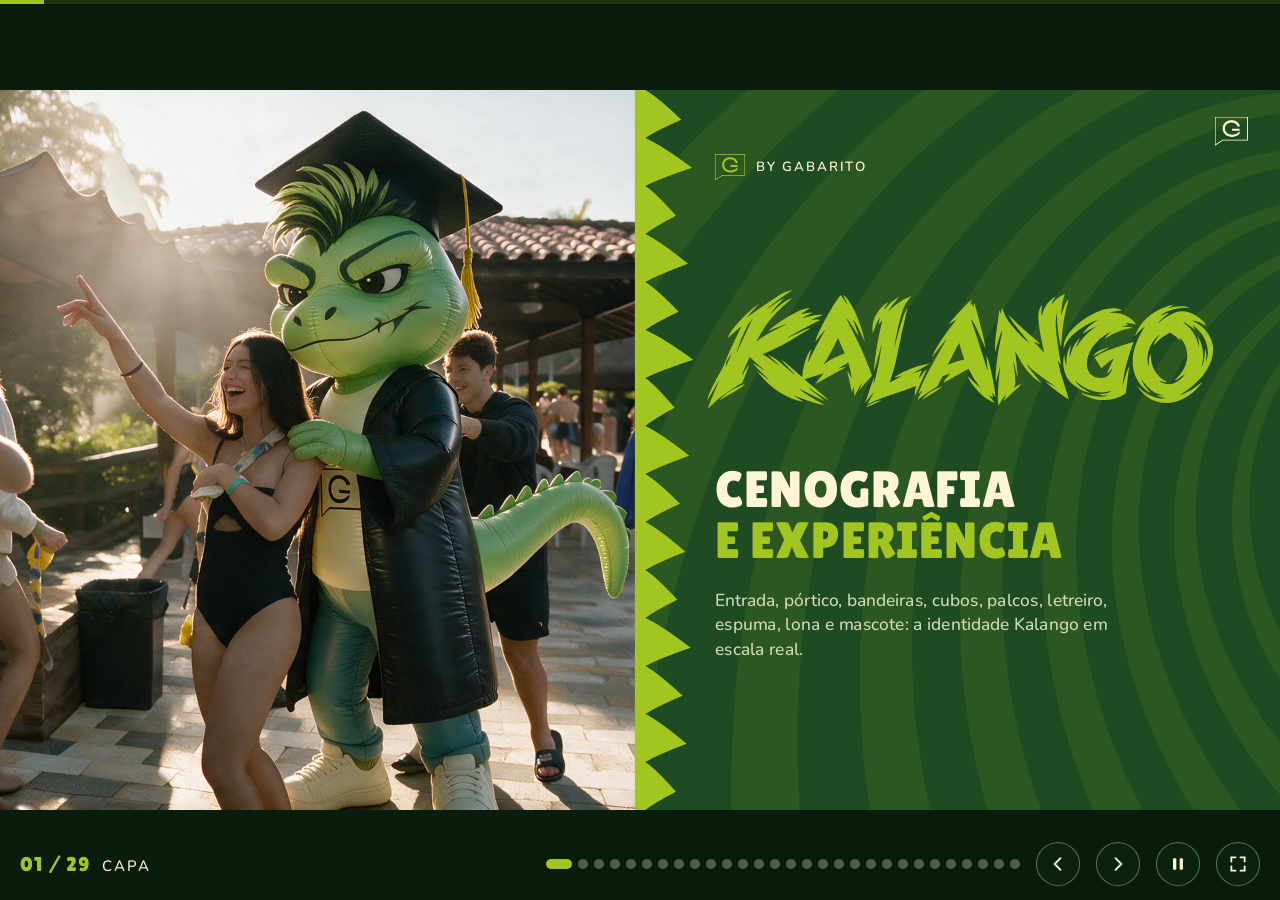
==== commit 28b7c57d: "Cenografia Kalango: antes e depois vira a versão principal; anterior em /backup Co-Authored-By: Clau" ====
--- a/cenografia-kalango/index.html
+++ b/cenografia-kalango/index.html
@@ -3,21 +3,20 @@
 <head>
 <meta charset="utf-8">
 <meta name="viewport" content="width=device-width, initial-scale=1, viewport-fit=cover">
-<meta name="description" content="Cenografia, identidade e experiência do evento Kalango: entrada, pórtico inflável, bandeiras, palcos, letreiro, banho de espuma, lona e mascote. Por Gabarito.">
+<meta name="description" content="Antes e depois da cenografia do evento Kalango: arraste a barra para comparar o local original com a proposta. Por Gabarito.">
 <meta property="og:type" content="website">
 <meta property="og:site_name" content="Matheus Ribeiro · Portfólio">
-<meta property="og:title" content="Kalango · Cenografia e experiência">
-<meta property="og:description" content="Entrada, pórtico inflável, bandeiras, palcos, letreiro, banho de espuma, lona e mascote: a identidade Kalango em escala real.">
+<meta property="og:title" content="Kalango · Cenografia antes e depois">
+<meta property="og:description" content="Arraste para comparar o local original com a cenografia Kalango: entrada, bandeiras, pórtico, letreiro, palcos, espuma, lona e mascote.">
 <meta property="og:url" content="https://matheusribeirodesigner.github.io/cenografia-kalango/">
 <meta property="og:image" content="https://matheusribeirodesigner.github.io/cenografia-kalango/og.jpg">
 <meta property="og:image:width" content="1200">
 <meta property="og:image:height" content="630">
 <meta property="og:locale" content="pt_BR">
 <meta name="twitter:card" content="summary_large_image">
-<meta name="twitter:image" content="https://matheusribeirodesigner.github.io/cenografia-kalango/og.jpg">
 <link rel="icon" href="assets/svg/gabarito-selo.svg" type="image/svg+xml">
 <style>*,*::before,*::after{box-sizing:border-box}img{max-width:100%}[hidden]{display:none!important}</style>
-<title>Kalango Cenografia</title>
+<title>Kalango Antes e Depois</title>
 
 <link rel="preconnect" href="https://fonts.googleapis.com">
 <link rel="stylesheet" href="https://fonts.googleapis.com/css2?family=Lilita+One&family=Nunito:wght@400;500;600;700;800&display=swap">
@@ -138,6 +137,18 @@
 .foto-ampla .fundo { position: absolute; inset: -60px; width: calc(100% + 120px); height: calc(100% + 120px); object-fit: cover; filter: blur(30px) brightness(.62) saturate(1.1); }
 .foto-ampla .inteira { position: absolute; left: 0; top: 50%; width: 100%; height: auto; transform: translateY(-50%); box-shadow: 0 30px 60px rgba(6,20,8,.45); }
 
+/* antes e depois */
+@property --p { syntax: '<percentage>'; inherits: true; initial-value: 50%; }
+.ad { position: absolute; inset: 0; overflow: hidden; touch-action: none; cursor: ew-resize; --p: 50%; }
+.ad img { position: absolute; inset: 0; width: 100%; height: 100%; object-fit: cover; display: block; user-select: none; -webkit-user-drag: none; pointer-events: none; }
+.ad-antes { position: absolute; inset: 0; clip-path: inset(0 calc(100% - var(--p)) 0 0); }
+.ad-barra { position: absolute; top: 0; bottom: 0; left: var(--p); width: 4px; margin-left: -2px; background: var(--creme); box-shadow: 0 0 18px rgba(6,20,8,.5); outline: none; }
+.ad-barra span { position: absolute; top: 50%; left: 50%; width: 72px; height: 72px; margin: -36px 0 0 -36px; border-radius: 50%; background: var(--lima); color: var(--tinta); display: grid; place-items: center; box-shadow: 0 8px 24px rgba(6,20,8,.45); transition: transform .2s; }
+.ad-barra:focus-visible span, .ad.arrasta .ad-barra span { transform: scale(1.12); }
+.ad-rot { position: absolute; top: 40px; margin: 0; padding: 10px 18px; border-radius: 99px; font: 700 20px/1 var(--corpo); letter-spacing: .16em; text-transform: uppercase; background: rgba(10,28,13,.72); color: var(--creme); pointer-events: none; }
+.ad-r1 { left: 96px; } .ad-r2 { right: 140px; background: var(--lima); color: var(--tinta); }
+.slide.on .ad.dica { animation: dica 1.6s cubic-bezier(.45,0,.2,1) .6s both; }
+@keyframes dica { 0% { --p: 50%; } 35% { --p: 68%; } 70% { --p: 34%; } 100% { --p: 50%; } }
 /* capa */
 .faixa { position: absolute; bottom: 0; width: 214px; overflow: hidden; }
 .faixa img { width: 100%; height: 100%; object-fit: cover; }
@@ -268,8 +279,8 @@
   </div>
 </section>
 
-<section class="slide escuro" data-cap="Entrada Kalango · foto" aria-label="Entrada Kalango, foto completa">
-  <img class="abs" data-a="fade" style="--d:.05s;left:0;top:0;width:1920px;height:1080px;object-fit:cover" src="assets/entrada.jpg" alt="Entrada Kalango: portal de painéis recortados em folhas com o logotipo e o mascote no caminho de acesso">
+<section class="slide escuro" data-cap="Entrada Kalango · antes e depois" aria-label="Entrada Kalango, foto completa">
+  <div class="ad"><img class="ad-depois" src="assets/entrada.jpg" alt="Depois: Entrada Kalango: portal de painéis recortados em folhas com o logotipo e o mascote no caminho de acesso"><div class="ad-antes"><img src="assets/antes/entrada.jpg" alt="Antes: foto original do local"></div><p class="ad-rot ad-r1">Antes</p><p class="ad-rot ad-r2">Depois</p><div class="ad-barra" role="slider" tabindex="0" aria-label="Comparar antes e depois" aria-valuemin="0" aria-valuemax="100" aria-valuenow="50"><span><svg viewBox="0 0 24 24" width="28" height="28" fill="none" stroke="currentColor" stroke-width="2.4" stroke-linecap="round"><path d="M9 6l-6 6 6 6M15 6l6 6-6 6"/></svg></span></div></div>
   <div class="abs" style="left:0;bottom:0;width:1920px;height:220px;background:linear-gradient(to top, rgba(10,28,13,.75), rgba(10,28,13,0))"></div>
   <p class="olho abs" data-a="up" style="--d:.3s;left:96px;top:968px;color:var(--creme)">Entrada Kalango</p>
 </section>
@@ -291,6 +302,11 @@
   </div>
 </section>
 
+<section class="slide escuro" data-cap="Bandeiras aéreas · antes e depois" aria-label="Bandeiras aéreas, antes e depois">
+  <div class="ad"><img class="ad-depois" src="assets/bandeiras.jpg" alt="Depois: corredor de bandeiras"><div class="ad-antes"><img src="assets/antes/bandeiras.jpg" alt="Antes: foto original do local"></div><p class="ad-rot ad-r1">Antes</p><p class="ad-rot ad-r2">Depois</p><div class="ad-barra" role="slider" tabindex="0" aria-label="Comparar antes e depois" aria-valuemin="0" aria-valuemax="100" aria-valuenow="50"><span><svg viewBox="0 0 24 24" width="28" height="28" fill="none" stroke="currentColor" stroke-width="2.4" stroke-linecap="round"><path d="M9 6l-6 6 6 6M15 6l6 6-6 6"/></svg></span></div></div>
+  <p class="olho abs" data-a="up" style="--d:.3s;left:96px;top:968px;color:var(--creme)">Bandeiras aéreas</p>
+</section>
+
 <!-- 06 CUBOS -->
 <section class="slide claro" data-cap="Cubos e elementos gráficos" aria-label="Cubos e elementos gráficos">
   <div class="abs" data-a="clip" style="--d:.1s;left:128px;top:128px;width:980px;height:700px;overflow:hidden"><img style="width:100%;height:100%;object-fit:cover" src="assets/cubos-crop.jpg" alt="Detalhe dos cubos estampados empilhados no corredor de bandeiras"></div>
@@ -319,8 +335,8 @@
   </div>
 </section>
 
-<section class="slide escuro" data-cap="Pórtico inflável · foto" aria-label="Pórtico inflável, foto completa">
-  <img class="abs" data-a="fade" style="--d:.05s;left:0;top:0;width:1920px;height:1080px;object-fit:cover" src="assets/portico-foto.jpg" alt="Pórtico inflável Kalango na entrada da área da piscina, com o público passando por baixo">
+<section class="slide escuro" data-cap="Pórtico inflável · antes e depois" aria-label="Pórtico inflável, foto completa">
+  <div class="ad"><img class="ad-depois" src="assets/portico-foto.jpg" alt="Depois: Pórtico inflável Kalango na entrada da área da piscina, com o público passando por baixo"><div class="ad-antes"><img src="assets/antes/portico.jpg" alt="Antes: foto original do local"></div><p class="ad-rot ad-r1">Antes</p><p class="ad-rot ad-r2">Depois</p><div class="ad-barra" role="slider" tabindex="0" aria-label="Comparar antes e depois" aria-valuemin="0" aria-valuemax="100" aria-valuenow="50"><span><svg viewBox="0 0 24 24" width="28" height="28" fill="none" stroke="currentColor" stroke-width="2.4" stroke-linecap="round"><path d="M9 6l-6 6 6 6M15 6l6 6-6 6"/></svg></span></div></div>
   <div class="abs" style="left:0;bottom:0;width:1920px;height:220px;background:linear-gradient(to top, rgba(10,28,13,.75), rgba(10,28,13,0))"></div>
   <p class="olho abs" data-a="up" style="--d:.3s;left:96px;top:968px;color:var(--creme)">Pórtico inflável</p>
 </section>
@@ -341,6 +357,11 @@
   </div>
 </section>
 
+<section class="slide escuro" data-cap="Letreiro na piscina · antes e depois" aria-label="Letreiro na piscina, antes e depois">
+  <div class="ad"><img class="ad-depois" src="assets/piscina-dia.jpg" alt="Depois: letreiro na cascata"><div class="ad-antes"><img src="assets/antes/piscina.jpg" alt="Antes: foto original do local"></div><p class="ad-rot ad-r1">Antes</p><p class="ad-rot ad-r2">Depois</p><div class="ad-barra" role="slider" tabindex="0" aria-label="Comparar antes e depois" aria-valuemin="0" aria-valuemax="100" aria-valuenow="50"><span><svg viewBox="0 0 24 24" width="28" height="28" fill="none" stroke="currentColor" stroke-width="2.4" stroke-linecap="round"><path d="M9 6l-6 6 6 6M15 6l6 6-6 6"/></svg></span></div></div>
+  <p class="olho abs" data-a="up" style="--d:.3s;left:96px;top:968px;color:var(--creme)">Letreiro na piscina</p>
+</section>
+
 <!-- 07 PALCO -->
 <section class="slide escuro" data-cap="Palco Kalango" aria-label="Palco Kalango">
   <div class="abs" data-a="clip" style="--d:.05s;left:0;top:0;width:1120px;height:1080px;overflow:hidden"><img style="width:100%;height:100%;object-fit:cover;object-position:40% 50%" src="assets/palco.jpg" alt="Visualização do palco com coroa de folhas, totens laterais e frente curva com a identidade Kalango"></div>
@@ -359,8 +380,8 @@
   </div>
 </section>
 
-<section class="slide escuro" data-cap="Palco Kalango · foto" aria-label="Palco Kalango, foto completa">
-  <img class="abs" data-a="fade" style="--d:.05s;left:0;top:0;width:1920px;height:1080px;object-fit:cover" src="assets/palco.jpg" alt="Visualização do palco com coroa de folhas, totens laterais e frente curva com a identidade Kalango">
+<section class="slide escuro" data-cap="Palco Kalango · antes e depois" aria-label="Palco Kalango, foto completa">
+  <div class="ad"><img class="ad-depois" src="assets/palco.jpg" alt="Depois: Visualização do palco com coroa de folhas, totens laterais e frente curva com a identidade Kalango"><div class="ad-antes"><img src="assets/antes/palco.jpg" alt="Antes: foto original do local"></div><p class="ad-rot ad-r1">Antes</p><p class="ad-rot ad-r2">Depois</p><div class="ad-barra" role="slider" tabindex="0" aria-label="Comparar antes e depois" aria-valuemin="0" aria-valuemax="100" aria-valuenow="50"><span><svg viewBox="0 0 24 24" width="28" height="28" fill="none" stroke="currentColor" stroke-width="2.4" stroke-linecap="round"><path d="M9 6l-6 6 6 6M15 6l6 6-6 6"/></svg></span></div></div>
   <div class="abs" style="left:0;bottom:0;width:1920px;height:220px;background:linear-gradient(to top, rgba(10,28,13,.75), rgba(10,28,13,0))"></div>
   <p class="olho abs" data-a="up" style="--d:.3s;left:96px;top:968px;color:var(--creme)">Palco Kalango</p>
 </section>
@@ -375,8 +396,8 @@
   <p class="nota abs" data-a="fade" style="--d:.8s;left:1220px;top:948px;width:600px;margin:0;color:var(--texto-esc)">Mesmos materiais do palco externo. Fixação na estrutura da tenda a validar.</p>
 </section>
 
-<section class="slide escuro" data-cap="Palco na tenda · foto" aria-label="Palco na tenda, foto completa">
-  <img class="abs" data-a="fade" style="--d:.05s;left:0;top:0;width:1920px;height:1080px;object-fit:cover" src="assets/palco-interno.jpg" alt="Palco Kalango montado dentro da tenda, com coroa de folhas, totens e frente">
+<section class="slide escuro" data-cap="Palco na tenda · antes e depois" aria-label="Palco na tenda, foto completa">
+  <div class="ad"><img class="ad-depois" src="assets/palco-interno.jpg" alt="Depois: Palco Kalango montado dentro da tenda, com coroa de folhas, totens e frente"><div class="ad-antes"><img src="assets/antes/tenda.jpg" alt="Antes: foto original do local"></div><p class="ad-rot ad-r1">Antes</p><p class="ad-rot ad-r2">Depois</p><div class="ad-barra" role="slider" tabindex="0" aria-label="Comparar antes e depois" aria-valuemin="0" aria-valuemax="100" aria-valuenow="50"><span><svg viewBox="0 0 24 24" width="28" height="28" fill="none" stroke="currentColor" stroke-width="2.4" stroke-linecap="round"><path d="M9 6l-6 6 6 6M15 6l6 6-6 6"/></svg></span></div></div>
   <div class="abs" style="left:0;bottom:0;width:1920px;height:220px;background:linear-gradient(to top, rgba(10,28,13,.75), rgba(10,28,13,0))"></div>
   <p class="olho abs" data-a="up" style="--d:.3s;left:96px;top:968px;color:var(--creme)">Palco na tenda</p>
 </section>
@@ -394,8 +415,8 @@
   </div>
 </section>
 
-<section class="slide escuro" data-cap="Banho de espuma · foto" aria-label="Banho de espuma, foto completa">
-  <img class="abs" data-a="fade" style="--d:.05s;left:0;top:0;width:1920px;height:1080px;object-fit:cover" src="assets/espuma.jpg" alt="Banho de espuma com letreiro BANHO DE ESPUMA no alto e parede revestida com a lona estampada KA LAN GO">
+<section class="slide escuro" data-cap="Banho de espuma · antes e depois" aria-label="Banho de espuma, foto completa">
+  <div class="ad"><img class="ad-depois" src="assets/espuma.jpg" alt="Depois: Banho de espuma com letreiro BANHO DE ESPUMA no alto e parede revestida com a lona estampada KA LAN GO"><div class="ad-antes"><img src="assets/antes/espuma.jpg" alt="Antes: foto original do local"></div><p class="ad-rot ad-r1">Antes</p><p class="ad-rot ad-r2">Depois</p><div class="ad-barra" role="slider" tabindex="0" aria-label="Comparar antes e depois" aria-valuemin="0" aria-valuemax="100" aria-valuenow="50"><span><svg viewBox="0 0 24 24" width="28" height="28" fill="none" stroke="currentColor" stroke-width="2.4" stroke-linecap="round"><path d="M9 6l-6 6 6 6M15 6l6 6-6 6"/></svg></span></div></div>
   <div class="abs" style="left:0;bottom:0;width:1920px;height:220px;background:linear-gradient(to top, rgba(10,28,13,.75), rgba(10,28,13,0))"></div>
   <p class="olho abs" data-a="up" style="--d:.3s;left:96px;top:968px;color:var(--creme)">Banho de espuma</p>
 </section>
@@ -415,8 +436,8 @@
   </div>
 </section>
 
-<section class="slide escuro" data-cap="Lona de escorregar · foto" aria-label="Lona de escorregar, foto completa">
-  <img class="abs" data-a="fade" style="--d:.05s;left:0;top:0;width:1920px;height:1080px;object-fit:cover" src="assets/lona.jpg" alt="Lona de escorregar estampada com KA LAN GO no gramado, com pessoas deslizando e quatro bandeiras com as estampas oficiais ao lado">
+<section class="slide escuro" data-cap="Lona de escorregar · antes e depois" aria-label="Lona de escorregar, foto completa">
+  <div class="ad"><img class="ad-depois" src="assets/lona.jpg" alt="Depois: Lona de escorregar estampada com KA LAN GO no gramado, com pessoas deslizando e quatro bandeiras com as estampas oficiais ao lado"><div class="ad-antes"><img src="assets/antes/lona.jpg" alt="Antes: foto original do local"></div><p class="ad-rot ad-r1">Antes</p><p class="ad-rot ad-r2">Depois</p><div class="ad-barra" role="slider" tabindex="0" aria-label="Comparar antes e depois" aria-valuemin="0" aria-valuemax="100" aria-valuenow="50"><span><svg viewBox="0 0 24 24" width="28" height="28" fill="none" stroke="currentColor" stroke-width="2.4" stroke-linecap="round"><path d="M9 6l-6 6 6 6M15 6l6 6-6 6"/></svg></span></div></div>
   <div class="abs" style="left:0;bottom:0;width:1920px;height:220px;background:linear-gradient(to top, rgba(10,28,13,.75), rgba(10,28,13,0))"></div>
   <p class="olho abs" data-a="up" style="--d:.3s;left:96px;top:968px;color:var(--creme)">Lona de escorregar</p>
 </section>
@@ -480,10 +501,10 @@
   <div class="abs" data-a="up" style="--d:.65s;left:1440px;top:420px;width:352px"><div class="troca" style="position:relative;width:352px;height:290px"><img class="a" src="assets/detalhe-bege.jpg" alt="Detalhe do selo G na camiseta bege"><img class="b" src="assets/detalhe-roxo.jpg" alt="Detalhe do selo G na camiseta roxa"></div><p class="leg" style="margin-top:12px;color:var(--texto-claro)">Detalhe do selo</p></div>
 </section>
 
-<section class="slide escuro" data-cap="Camiseta bege · no evento" aria-label="Kalango de camiseta bege com o público">
-  <img class="abs" data-a="fade" style="--d:.05s;left:0;top:0;width:1920px;height:1080px;object-fit:cover" src="assets/foto-bege.jpg" alt="Kalango de camiseta bege dançando com o público na piscina">
+<section class="slide escuro" data-cap="Mascote · antes e depois" aria-label="Kalango de camiseta bege com o público">
+  <div class="ad"><img class="ad-depois" src="assets/foto-bege.jpg" alt="Depois: Kalango de camiseta bege dançando com o público na piscina"><div class="ad-antes"><img src="assets/antes/fantasia.jpg" alt="Antes: foto original do local"></div><p class="ad-rot ad-r1">Antes</p><p class="ad-rot ad-r2">Depois</p><div class="ad-barra" role="slider" tabindex="0" aria-label="Comparar antes e depois" aria-valuemin="0" aria-valuemax="100" aria-valuenow="50"><span><svg viewBox="0 0 24 24" width="28" height="28" fill="none" stroke="currentColor" stroke-width="2.4" stroke-linecap="round"><path d="M9 6l-6 6 6 6M15 6l6 6-6 6"/></svg></span></div></div>
   <div class="abs" style="left:0;bottom:0;width:1920px;height:220px;background:linear-gradient(to top, rgba(10,28,13,.75), rgba(10,28,13,0))"></div>
-  <p class="olho abs" data-a="up" style="--d:.3s;left:96px;top:968px;color:var(--creme)">Camiseta bege · no evento</p>
+  <p class="olho abs" data-a="up" style="--d:.3s;left:96px;top:968px;color:var(--creme)">Mascote</p>
 </section>
 
 <section class="slide escuro" data-cap="Camiseta roxa · no evento" aria-label="Kalango de camiseta roxa com o público">
@@ -580,6 +601,21 @@
   }
   addEventListener('resize', escala); escala();
 
+  // comparador antes e depois
+  document.querySelectorAll('.ad').forEach(ad => {
+    const barra = ad.querySelector('.ad-barra');
+    const setP = v => { v = Math.max(0, Math.min(100, v)); ad.classList.remove('dica'); ad.style.setProperty('--p', v + '%'); barra.setAttribute('aria-valuenow', Math.round(v)); };
+    const daPos = e => { const r = ad.getBoundingClientRect(); setP((e.clientX - r.left) / r.width * 100); };
+    ad.classList.add('dica');
+    ad.addEventListener('pointerdown', e => { ad.setPointerCapture(e.pointerId); ad.classList.add('arrasta'); daPos(e); e.stopPropagation(); });
+    ad.addEventListener('pointermove', e => { if (ad.classList.contains('arrasta')) daPos(e); });
+    ['pointerup', 'pointercancel'].forEach(t => ad.addEventListener(t, () => ad.classList.remove('arrasta')));
+    ad.addEventListener('click', e => e.stopPropagation());
+    barra.addEventListener('keydown', e => {
+      const p = parseFloat(getComputedStyle(ad).getPropertyValue('--p')) || 50;
+      if (e.key === 'ArrowLeft' || e.key === 'ArrowRight') { e.preventDefault(); e.stopPropagation(); setP(p + (e.key === 'ArrowRight' ? 5 : -5)); }
+    });
+  });
   // pontos de navegação
   const dots = document.getElementById('dots');
   slides.forEach((s, i) => { const b = document.createElement('button'); b.type = 'button'; b.setAttribute('aria-label', `Ir para ${s.dataset.cap}`); b.onclick = () => ir(i); dots.appendChild(b); });
@@ -645,7 +681,6 @@
     if (s === cenaCam) setCor('bege');
     if (s.contains(dn)) setPeriodo('dia');
     tocarVideos(); cicloDN(); cicloCam();
-    try { history.replaceState(null, '', `#s${i + 1}`); } catch (e) {}
   }
 
   function setPausa(p) {
@@ -664,7 +699,7 @@
     try { if (!document.fullscreenElement) { const r = el.requestFullscreen && el.requestFullscreen(); if (r) r.catch(() => {}); } else document.exitFullscreen(); } catch (e) {}
   };
   addEventListener('keydown', e => {
-    if (e.target.closest && e.target.closest('input,textarea')) return;
+    if (e.target.closest && e.target.closest('input,textarea,.ad-barra')) return;
     if (['ArrowRight', 'PageDown', ' '].includes(e.key)) { e.preventDefault(); ir(atual + 1); }
     else if (['ArrowLeft', 'PageUp'].includes(e.key)) { e.preventDefault(); ir(atual - 1); }
     else if (e.key === 'Home') ir(0); else if (e.key === 'End') ir(N - 1);
@@ -681,7 +716,7 @@
   const acorda = () => { ctrl.classList.remove('quieto'); document.body.classList.remove('semcursor'); clearTimeout(tq); tq = setTimeout(() => { ctrl.classList.add('quieto'); if (document.fullscreenElement) document.body.classList.add('semcursor'); }, 2600); };
   // clique na tela: lado esquerdo volta, o resto avança
   deck.addEventListener('click', e => {
-    if (e.target.closest('button, a')) return;
+    if (e.target.closest('button, a, .ad')) return;
     const r = deck.getBoundingClientRect();
     ir(atual + (e.clientX < r.left + r.width * 0.22 ? -1 : 1));
   });
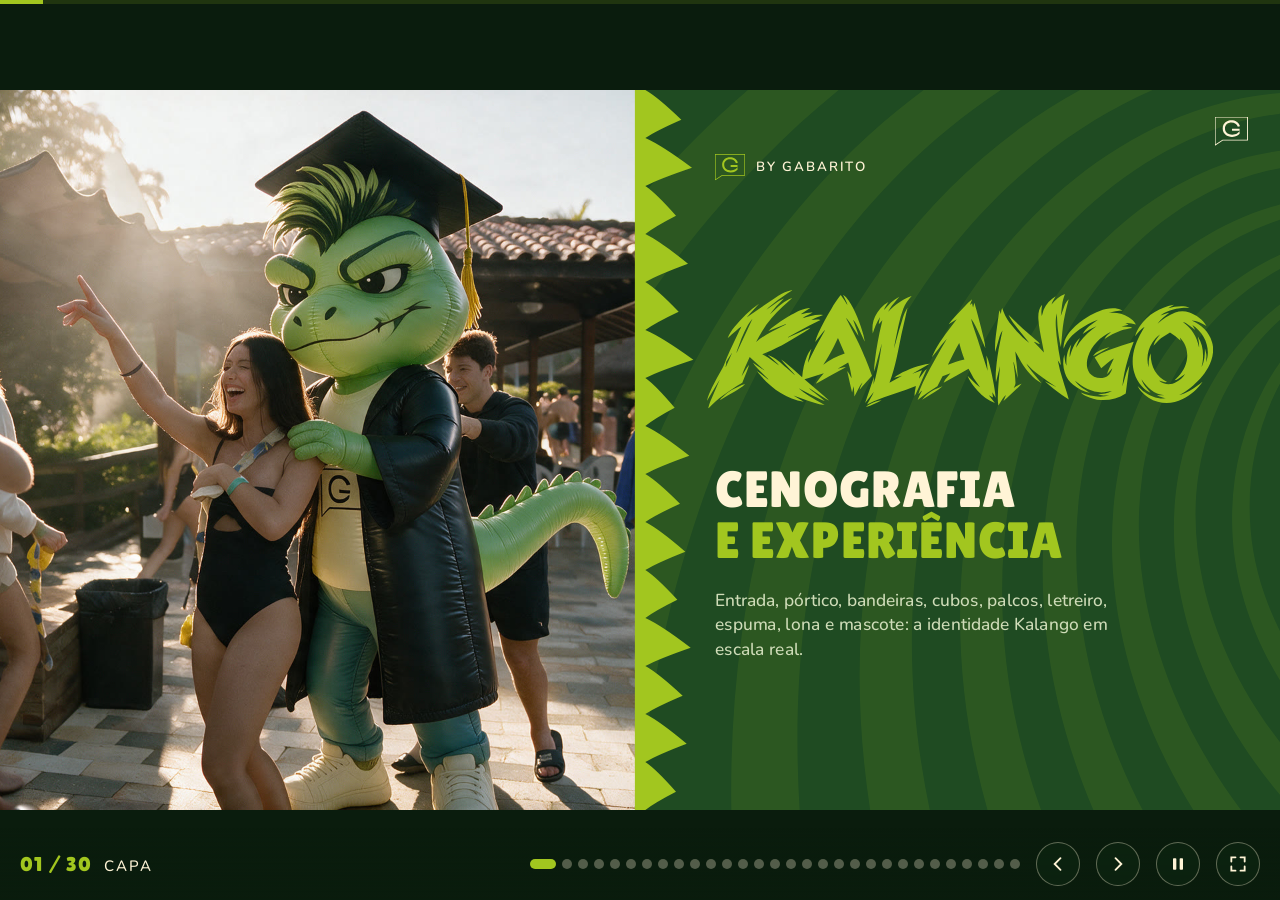
==== commit 053732f2: "Kalango Cenografia: lona em duas opções (verde e rosa) e antes das bandeiras corrigido Co-Authored-B" ====
--- a/cenografia-kalango/index.html
+++ b/cenografia-kalango/index.html
@@ -14,9 +14,10 @@
 <meta property="og:image:height" content="630">
 <meta property="og:locale" content="pt_BR">
 <meta name="twitter:card" content="summary_large_image">
-<link rel="icon" href="assets/svg/gabarito-selo.svg" type="image/svg+xml">
+<link rel="icon" href="favicon.svg" type="image/svg+xml"><link rel="icon" href="favicon-32.png" sizes="32x32" type="image/png"><link rel="apple-touch-icon" href="apple-touch-icon.png">
 <style>*,*::before,*::after{box-sizing:border-box}img{max-width:100%}[hidden]{display:none!important}</style>
-<title>Kalango Antes e Depois</title>
+
+<title>Kalango Cenografia</title>
 
 <link rel="preconnect" href="https://fonts.googleapis.com">
 <link rel="stylesheet" href="https://fonts.googleapis.com/css2?family=Lilita+One&family=Nunito:wght@400;500;600;700;800&display=swap">
@@ -149,6 +150,11 @@
 .ad-r1 { left: 96px; } .ad-r2 { right: 140px; background: var(--lima); color: var(--tinta); }
 .slide.on .ad.dica { animation: dica 1.6s cubic-bezier(.45,0,.2,1) .6s both; }
 @keyframes dica { 0% { --p: 50%; } 35% { --p: 68%; } 70% { --p: 34%; } 100% { --p: 50%; } }
+.opc { appearance: none; display: inline-flex; align-items: center; gap: 10px; padding: 10px 18px 10px 12px; border-radius: 99px; border: 2px solid rgba(20,50,26,.2); background: transparent; color: var(--tinta); font: 700 20px/1 var(--corpo); cursor: pointer; transition: border-color .3s, background .3s; }
+.opc i { width: 22px; height: 22px; border-radius: 50%; }
+.opc.on { border-color: var(--tinta); background: rgba(20,50,26,.06); }
+#cenalona.b-on .troca .a { opacity: 0; transform: translateX(-6%); }
+#cenalona.b-on .troca .b { opacity: 1; transform: none; }
 /* capa */
 .faixa { position: absolute; bottom: 0; width: 214px; overflow: hidden; }
 .faixa img { width: 100%; height: 100%; object-fit: cover; }
@@ -214,10 +220,12 @@
 .mos { position: absolute; overflow: hidden; }
 .mos img { width: 100%; height: 100%; object-fit: cover; }
 .mos p { position: absolute; left: 20px; bottom: 16px; margin: 0; font: 700 20px/1 var(--corpo); letter-spacing: .14em; text-transform: uppercase; color: var(--creme); text-shadow: 0 2px 14px rgba(0,0,0,.6); }
-</style>
+</style>
+
+<div id="carrega" role="status" aria-label="Carregando
 </head>
 <body>
-<div id="carrega" role="status" aria-label="Carregando a apresentação"><div><span class="forma" role="img" aria-label="KALANGO" style="position:relative;display:block;width:300px;height:70px;--m:url(assets/svg/kalango-logotipo.svg);--c:var(--lima)"></span><i></i></div></div>
+a apresentação"><div><span class="forma" role="img" aria-label="KALANGO" style="position:relative;display:block;width:300px;height:70px;--m:url(assets/svg/kalango-logotipo.svg);--c:var(--lima)"></span><i></i></div></div>
 <div class="prog" aria-hidden="true"><i id="prog"></i></div>
 <p class="girar">Gire o celular para ver em tela cheia · toque para avançar</p>
 <main class="palco" id="palco">
@@ -263,7 +271,7 @@
   <div class="ponto" data-a="up" style="--d:0.63s;left:128px;top:664px;width:392px"><div class="f" style="height:220px;border-top:4px solid var(--lima)"><img src="assets/palco.jpg" alt="Palco" style="object-position:50% 45%"></div><p class="leg" style="color:var(--texto-claro)"><b>Palco</b>Pavilhão ao ar livre</p></div>
   <div class="ponto" data-a="up" style="--d:0.7s;left:552px;top:664px;width:392px"><div class="f" style="height:220px;border-top:4px solid var(--lima)"><img src="assets/palco-interno.jpg" alt="Palco na tenda" style="object-position:42% 45%"></div><p class="leg" style="color:var(--texto-claro)"><b>Palco na tenda</b>Mesma arte, palco coberto</p></div>
   <div class="ponto" data-a="up" style="--d:0.77s;left:976px;top:664px;width:392px"><div class="f" style="height:220px;border-top:4px solid var(--lima)"><img src="assets/espuma.jpg" alt="Banho de espuma" style="object-position:40% 40%"></div><p class="leg" style="color:var(--texto-claro)"><b>Banho de espuma</b>Letreiro e lona na parede</p></div>
-  <div class="ponto" data-a="up" style="--d:0.84s;left:1400px;top:664px;width:392px"><div class="f" style="height:220px;border-top:4px solid var(--lima)"><img src="assets/lona.jpg" alt="Lona de escorregar" style="object-position:60% 60%"></div><p class="leg" style="color:var(--texto-claro)"><b>Lona de escorregar</b>Lona estampada e bandeiras no gramado</p></div>
+  <div class="ponto" data-a="up" style="--d:0.84s;left:1400px;top:664px;width:392px"><div class="f" style="height:220px;border-top:4px solid var(--lima)"><img src="assets/lona.jpg" alt="Lona de escorregar" style="object-position:60% 60%"></div><p class="leg" style="color:var(--texto-claro)"><b>Lona de escorregar</b>Duas opções: verde e rosa</p></div>
   <p class="leg abs" data-a="fade" style="--d:1s;left:128px;top:992px;width:1400px;color:var(--lima)">Pontos já propostos. Novas ambientações entram nas próximas etapas.</p>
 </section>
 
@@ -422,24 +430,33 @@
 </section>
 
 <!-- LONA DE ESCORREGAR -->
-<section class="slide claro" data-cap="Lona de escorregar" aria-label="Lona de escorregar">
-  <div class="abs" data-a="espinho" style="--d:.05s;left:0;top:0;width:1120px;height:1080px;overflow:hidden"><img style="width:100%;height:100%;object-fit:cover;object-position:52% 60%" src="assets/lona.jpg" alt="Lona de escorregar estampada com KA LAN GO no gramado, com pessoas deslizando e quatro bandeiras com as estampas oficiais ao lado"></div>
-  <p class="olho abs" data-a="up" style="--d:.3s;left:1220px;top:110px;color:var(--mag)">10 · Lona de escorregar</p>
-  <h2 class="tit t3 abs" data-a="up" style="--d:.4s;left:1220px;top:160px;width:600px">O gramado vira pista.</h2>
-  <p class="txt abs" data-a="up" style="--d:.5s;left:1220px;top:330px;width:590px;font-size:25px;color:var(--texto-esc)">Uma lona estampada com o KA·LAN·GO e bandeiras com as estampas oficiais transformam o gramado em brincadeira com a cara da marca.</p>
-  <p class="nota abs" data-a="fade" style="--d:.7s;left:1220px;top:446px;width:590px;margin:0;color:var(--texto-esc)">Segurança, aderência e fixação no gramado a validar.</p>
-  <figure class="abs" data-a="zoom" style="--d:.65s;left:1220px;top:500px;width:270px;margin:0"><img style="width:262px" src="assets/lona-arte.webp" alt="Vetor de produção da lona de escorregar"><figcaption class="leg" style="margin-top:10px;color:var(--texto-esc)"><b style="color:var(--mag)">Vetor</b> · lona</figcaption></figure>
-  <figure class="abs" data-a="up" style="--d:.9s;left:1530px;top:836px;width:280px;margin:0"><div style="display:flex;gap:8px"><img style="width:62px;height:92px;object-fit:cover" src="assets/padrao_19.webp" alt="Bandeira G índigo"><img style="width:62px;height:92px;object-fit:cover" src="assets/padrao_10.webp" alt="Bandeira sinuosidades magenta"><img style="width:62px;height:92px;object-fit:cover" src="assets/padrao_05.webp" alt="Bandeira com cabeças do Kalango em verde-mata"><img style="width:62px;height:92px;object-fit:cover" src="assets/padrao_12.webp" alt="Bandeira KA LAN GO verde-lima"></div><figcaption class="leg" style="margin-top:10px;color:var(--texto-esc)"><b style="color:var(--mag)">Vetores</b> · bandeiras</figcaption></figure>
-  <div class="abs mat" data-a="up" style="--d:.8s;left:1530px;top:500px;width:280px;color:var(--tinta)">
-    <h4 style="color:var(--mag)">Materialidade proposta</h4>
-    <ul><li style="font-size:21px">Lona de PVC impressa</li><li style="font-size:21px">Bordas soldadas com ilhoses</li><li style="font-size:21px">Bandeiras com mastro e base</li><li style="font-size:21px">Água corrente na superfície</li></ul>
-  </div>
-</section>
-
-<section class="slide escuro" data-cap="Lona de escorregar · antes e depois" aria-label="Lona de escorregar, foto completa">
-  <div class="ad"><img class="ad-depois" src="assets/lona.jpg" alt="Depois: Lona de escorregar estampada com KA LAN GO no gramado, com pessoas deslizando e quatro bandeiras com as estampas oficiais ao lado"><div class="ad-antes"><img src="assets/antes/lona.jpg" alt="Antes: foto original do local"></div><p class="ad-rot ad-r1">Antes</p><p class="ad-rot ad-r2">Depois</p><div class="ad-barra" role="slider" tabindex="0" aria-label="Comparar antes e depois" aria-valuemin="0" aria-valuemax="100" aria-valuenow="50"><span><svg viewBox="0 0 24 24" width="28" height="28" fill="none" stroke="currentColor" stroke-width="2.4" stroke-linecap="round"><path d="M9 6l-6 6 6 6M15 6l6 6-6 6"/></svg></span></div></div>
-  <div class="abs" style="left:0;bottom:0;width:1920px;height:220px;background:linear-gradient(to top, rgba(10,28,13,.75), rgba(10,28,13,0))"></div>
-  <p class="olho abs" data-a="up" style="--d:.3s;left:96px;top:968px;color:var(--creme)">Lona de escorregar</p>
+<section class="slide claro" data-cap="Lona de escorregar" aria-label="Lona de escorregar" id="cenalona">
+  <div class="troca" data-a="espinho" style="--d:.05s;left:0;top:0;width:1120px;height:1080px"><img class="a" style="object-position:52% 60%" src="assets/lona.jpg" alt="Opção verde: lona KA LAN GO verde no gramado, com bandeiras de vento"><img class="b" style="object-position:52% 60%" src="assets/lona-magenta.jpg" alt="Opção rosa: lona KA LAN GO rosa no gramado, com bandeiras de vento"></div>
+  <p class="olho abs" data-a="up" style="--d:.3s;left:1220px;top:110px;color:var(--mag)">10 · Lona de escorregar</p>
+  <h2 class="tit t3 abs" data-a="up" style="--d:.4s;left:1220px;top:160px;width:600px">O gramado vira pista.</h2>
+  <p class="txt abs" data-a="up" style="--d:.5s;left:1220px;top:330px;width:590px;font-size:24px;color:var(--texto-esc)">Lona estampada com o KA·LAN·GO e bandeiras de vento com as estampas oficiais. A lona tem duas opções de cor: verde e rosa.</p>
+  <div class="abs" data-a="up" style="--d:.55s;left:1220px;top:468px;display:flex;gap:12px" role="group" aria-label="Opção de cor da lona">
+    <button type="button" class="opc on" data-opc="a" aria-pressed="true"><i style="background:#1F4B22"></i>Verde</button>
+    <button type="button" class="opc" data-opc="b" aria-pressed="false"><i style="background:#C2338F"></i>Rosa</button>
+  </div>
+  <figure class="abs" data-a="zoom" style="--d:.65s;left:1220px;top:550px;width:240px;margin:0"><div class="troca" style="position:relative;width:240px;height:373px;background:transparent"><img class="a" style="object-fit:contain" src="assets/lona-arte.webp" alt="Vetor da lona verde"><img class="b" style="object-fit:contain" src="assets/lona-arte-magenta.webp" alt="Vetor da lona rosa"></div><figcaption class="leg" style="margin-top:10px;color:var(--texto-esc)"><b style="color:var(--mag)">Vetor</b> · lona</figcaption></figure>
+  <div class="abs mat" data-a="up" style="--d:.8s;left:1500px;top:550px;width:310px;color:var(--tinta)">
+    <h4 style="color:var(--mag)">Materialidade proposta</h4>
+    <ul><li style="font-size:20px">Lona de PVC impressa</li><li style="font-size:20px">Bordas soldadas com ilhoses</li><li style="font-size:20px">Bandeiras com mastro e base</li><li style="font-size:20px">Água corrente na superfície</li></ul>
+  </div>
+  <figure class="abs" data-a="up" style="--d:.9s;left:1500px;top:830px;width:310px;margin:0"><div style="display:flex;gap:8px"><img style="width:62px;height:92px;object-fit:cover" src="assets/padrao_19.webp" alt="Bandeira G índigo"><img style="width:62px;height:92px;object-fit:cover" src="assets/padrao_10.webp" alt="Bandeira sinuosidades magenta"><img style="width:62px;height:92px;object-fit:cover" src="assets/padrao_05.webp" alt="Bandeira com cabeças do Kalango em verde-mata"><img style="width:62px;height:92px;object-fit:cover" src="assets/padrao_12.webp" alt="Bandeira KA LAN GO verde-lima"></div><figcaption class="leg" style="margin-top:10px;color:var(--texto-esc)"><b style="color:var(--mag)">Vetores</b> · bandeiras · segurança e fixação a validar</figcaption></figure>
+</section>
+
+<section class="slide escuro" data-cap="Lona verde · antes e depois" aria-label="Lona de escorregar · opção verde, antes e depois">
+  <div class="ad"><img class="ad-depois" src="assets/lona.jpg" alt="Depois: lona verde com bandeiras de vento"><div class="ad-antes"><img src="assets/antes/lona.jpg" alt="Antes: foto original do local"></div><p class="ad-rot ad-r1">Antes</p><p class="ad-rot ad-r2">Depois</p><div class="ad-barra" role="slider" tabindex="0" aria-label="Comparar antes e depois" aria-valuemin="0" aria-valuemax="100" aria-valuenow="50"><span><svg viewBox="0 0 24 24" width="28" height="28" fill="none" stroke="currentColor" stroke-width="2.4" stroke-linecap="round"><path d="M9 6l-6 6 6 6M15 6l6 6-6 6"/></svg></span></div></div>
+  <div class="abs" style="left:0;bottom:0;width:1920px;height:220px;background:linear-gradient(to top, rgba(10,28,13,.75), rgba(10,28,13,0))"></div>
+  <p class="olho abs" data-a="up" style="--d:.3s;left:96px;top:968px;color:var(--creme)">Lona de escorregar · opção verde</p>
+</section>
+
+<section class="slide escuro" data-cap="Lona rosa · antes e depois" aria-label="Lona de escorregar · opção rosa, antes e depois">
+  <div class="ad"><img class="ad-depois" src="assets/lona-magenta.jpg" alt="Depois: lona rosa com bandeiras de vento"><div class="ad-antes"><img src="assets/antes/lona.jpg" alt="Antes: foto original do local"></div><p class="ad-rot ad-r1">Antes</p><p class="ad-rot ad-r2">Depois</p><div class="ad-barra" role="slider" tabindex="0" aria-label="Comparar antes e depois" aria-valuemin="0" aria-valuemax="100" aria-valuenow="50"><span><svg viewBox="0 0 24 24" width="28" height="28" fill="none" stroke="currentColor" stroke-width="2.4" stroke-linecap="round"><path d="M9 6l-6 6 6 6M15 6l6 6-6 6"/></svg></span></div></div>
+  <div class="abs" style="left:0;bottom:0;width:1920px;height:220px;background:linear-gradient(to top, rgba(10,28,13,.75), rgba(10,28,13,0))"></div>
+  <p class="olho abs" data-a="up" style="--d:.3s;left:96px;top:968px;color:var(--creme)">Lona de escorregar · opção rosa</p>
 </section>
 
 <!-- 09 MASCOTE 3D -->
@@ -616,6 +633,10 @@
       if (e.key === 'ArrowLeft' || e.key === 'ArrowRight') { e.preventDefault(); e.stopPropagation(); setP(p + (e.key === 'ArrowRight' ? 5 : -5)); }
     });
   });
+  // opções da lona
+  const cenaLona = document.getElementById('cenalona'); let tLona = null;
+  const setLona = o => { cenaLona.classList.toggle('b-on', o === 'b'); cenaLona.querySelectorAll('.opc').forEach(b => { const on = b.dataset.opc === o; b.classList.toggle('on', on); b.setAttribute('aria-pressed', on); }); };
+  cenaLona.querySelectorAll('.opc').forEach(b => b.addEventListener('click', e => { e.stopPropagation(); setLona(b.dataset.opc); clearInterval(tLona); }));
   // pontos de navegação
   const dots = document.getElementById('dots');
   slides.forEach((s, i) => { const b = document.createElement('button'); b.type = 'button'; b.setAttribute('aria-label', `Ir para ${s.dataset.cap}`); b.onclick = () => ir(i); dots.appendChild(b); });
@@ -680,7 +701,8 @@
     slides.forEach((o, k) => o.setAttribute('aria-hidden', k !== i));
     if (s === cenaCam) setCor('bege');
     if (s.contains(dn)) setPeriodo('dia');
-    tocarVideos(); cicloDN(); cicloCam();
+    tocarVideos(); cicloDN(); cicloCam();
+    clearInterval(tLona); if (s === cenaLona) { setLona('a'); if (!pausado) tLona = setInterval(() => setLona(cenaLona.classList.contains('b-on') ? 'a' : 'b'), 3500); }
   }
 
   function setPausa(p) {
